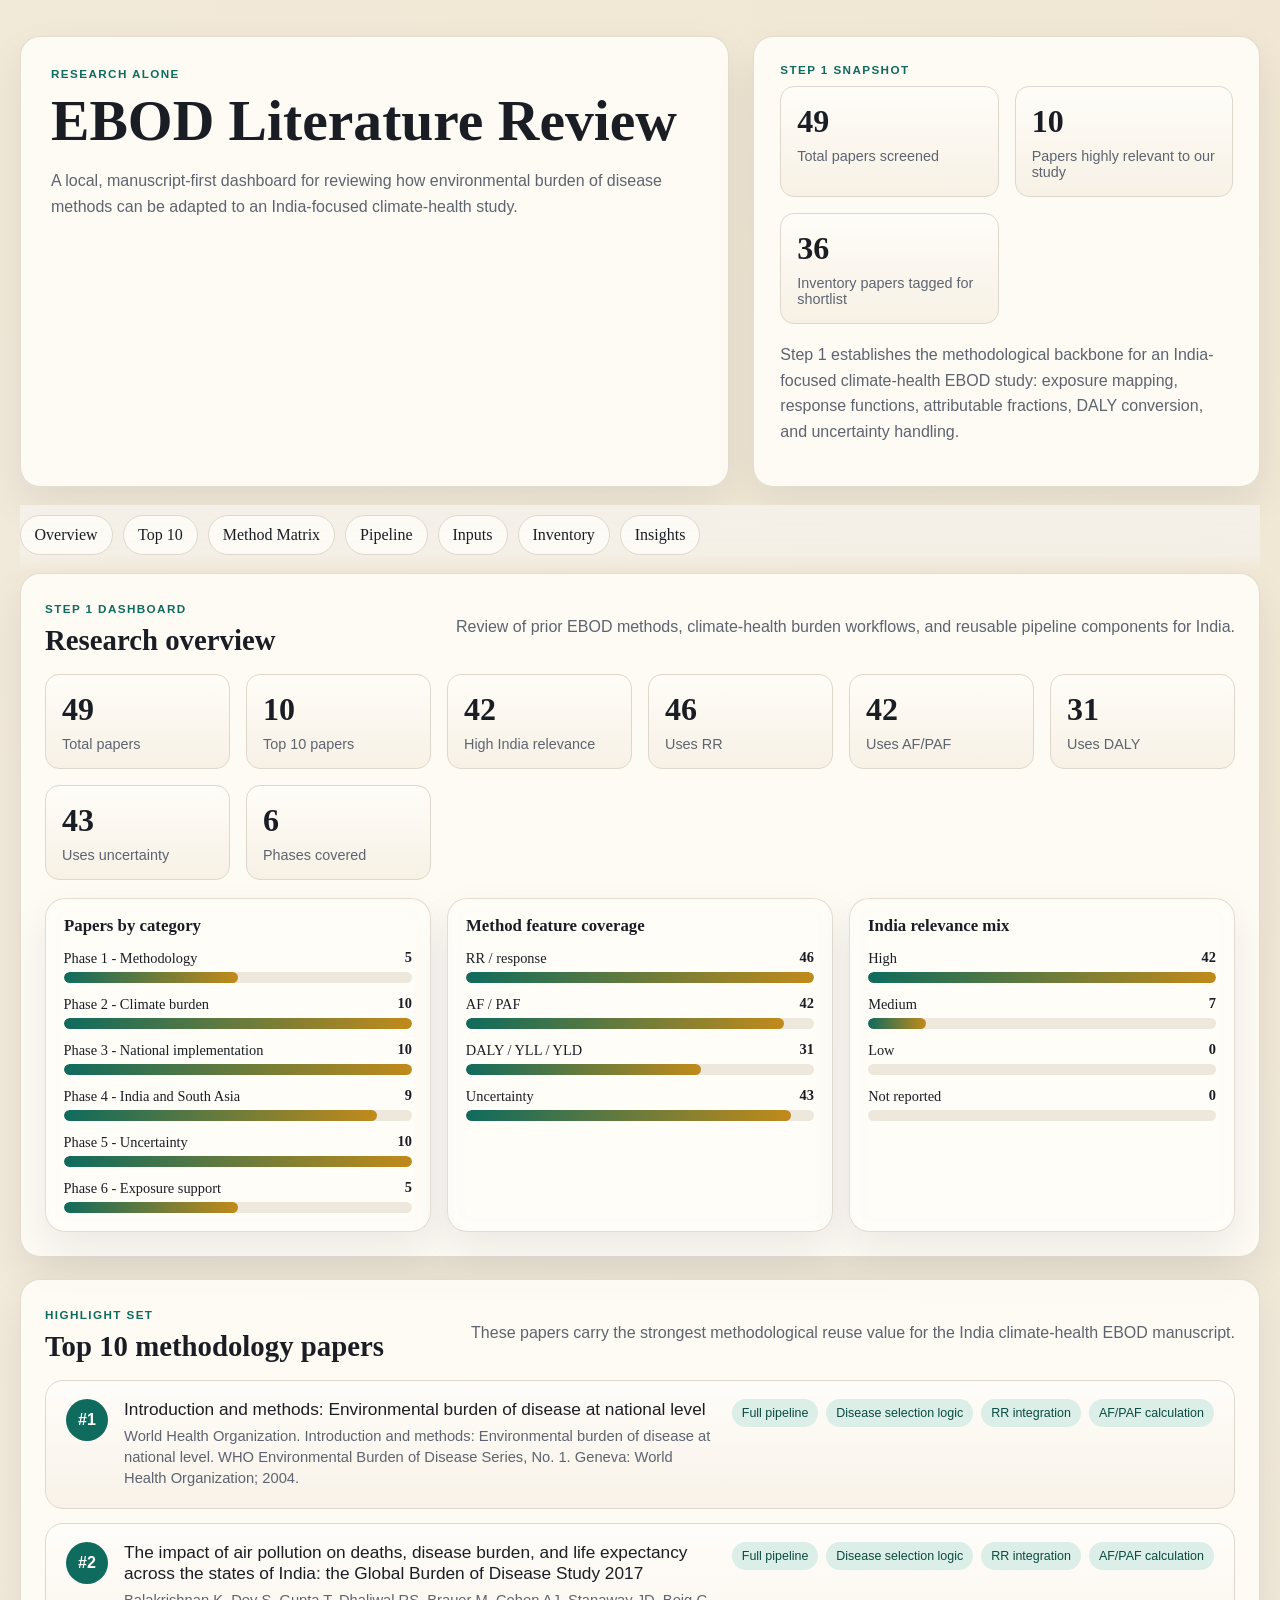
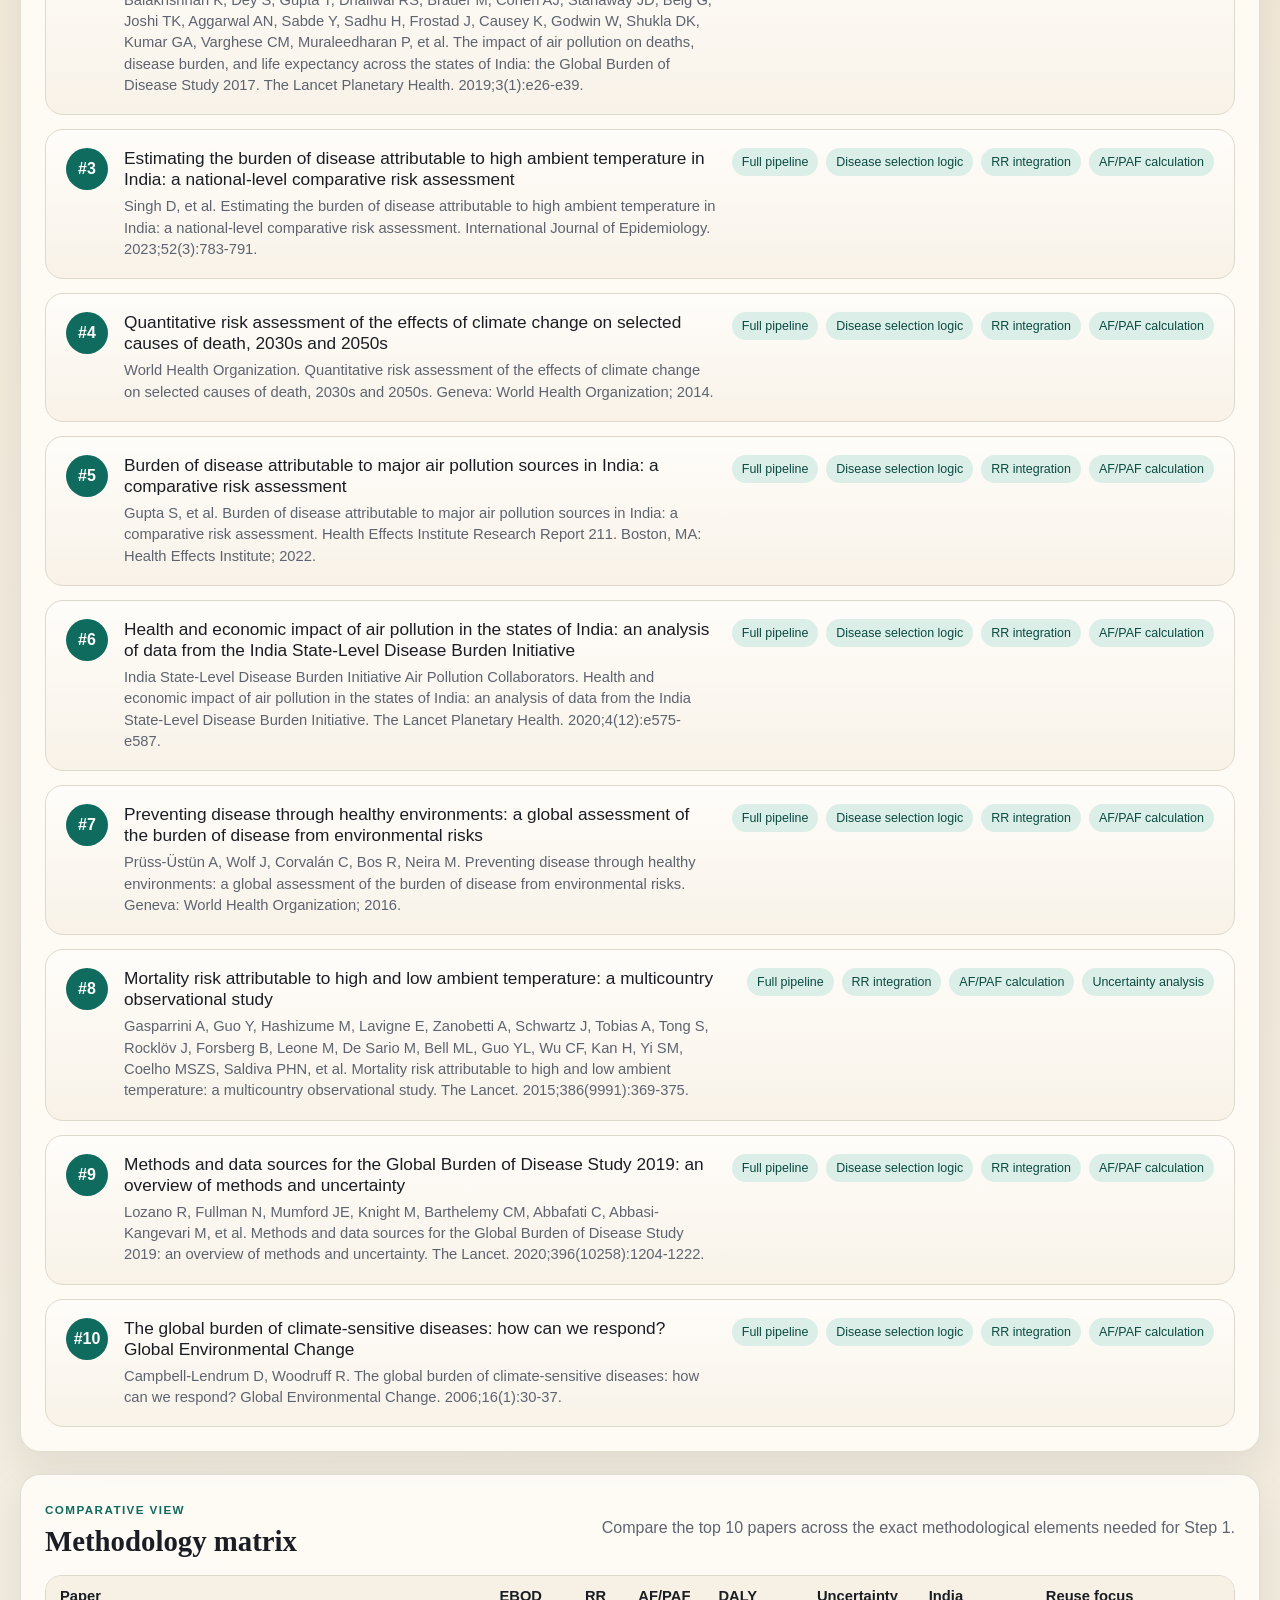
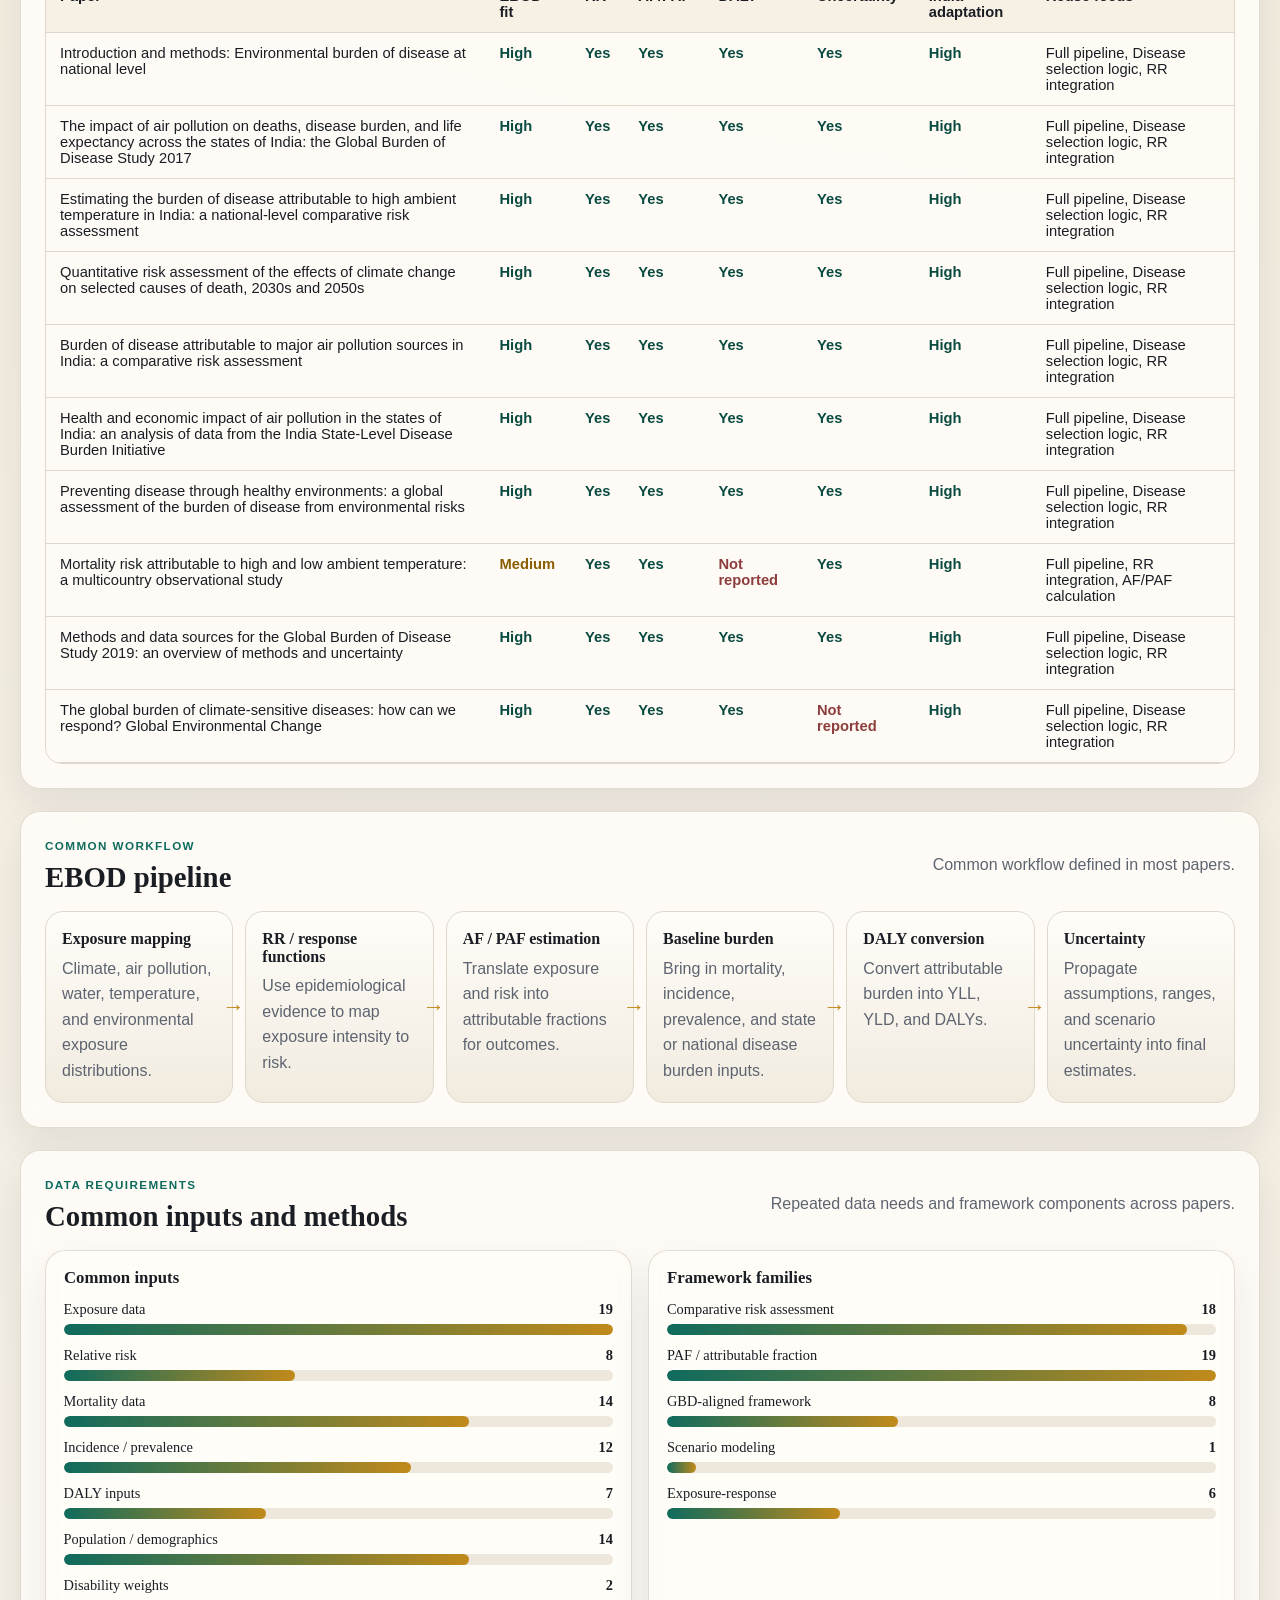
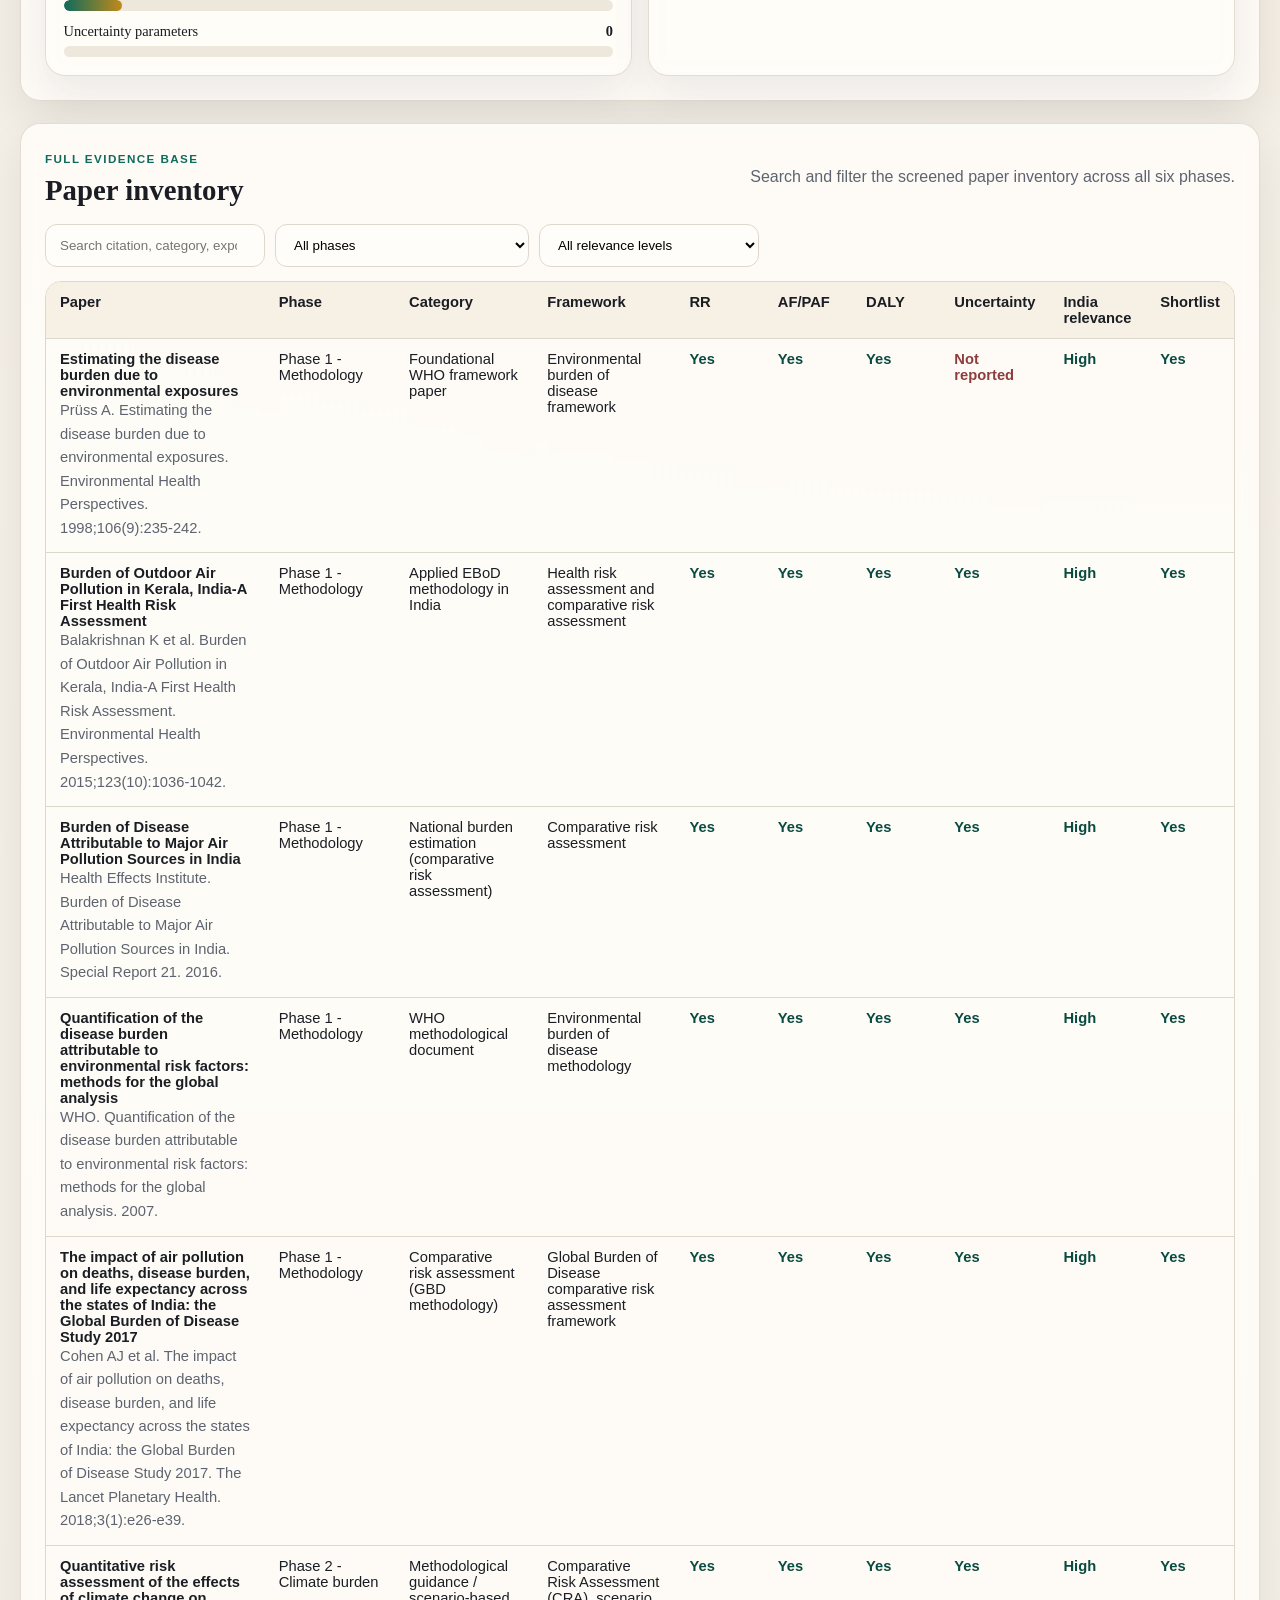
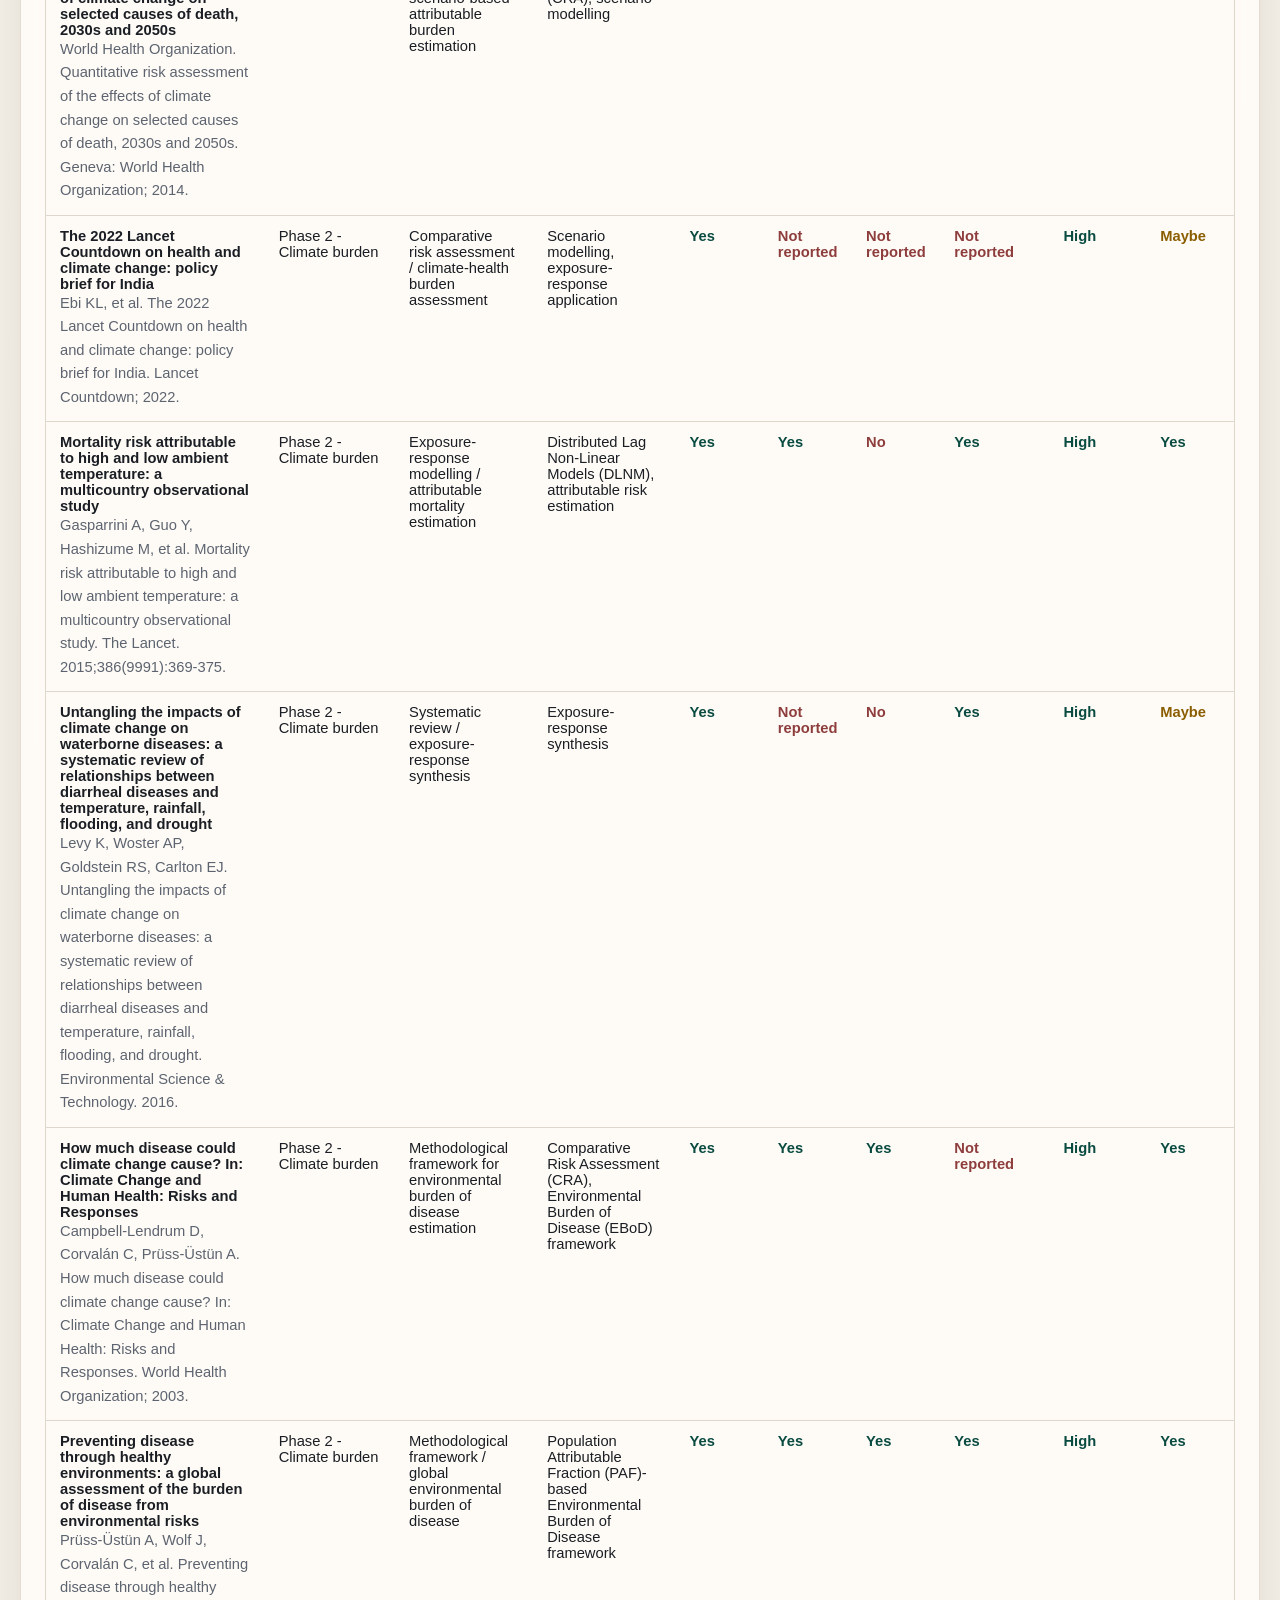
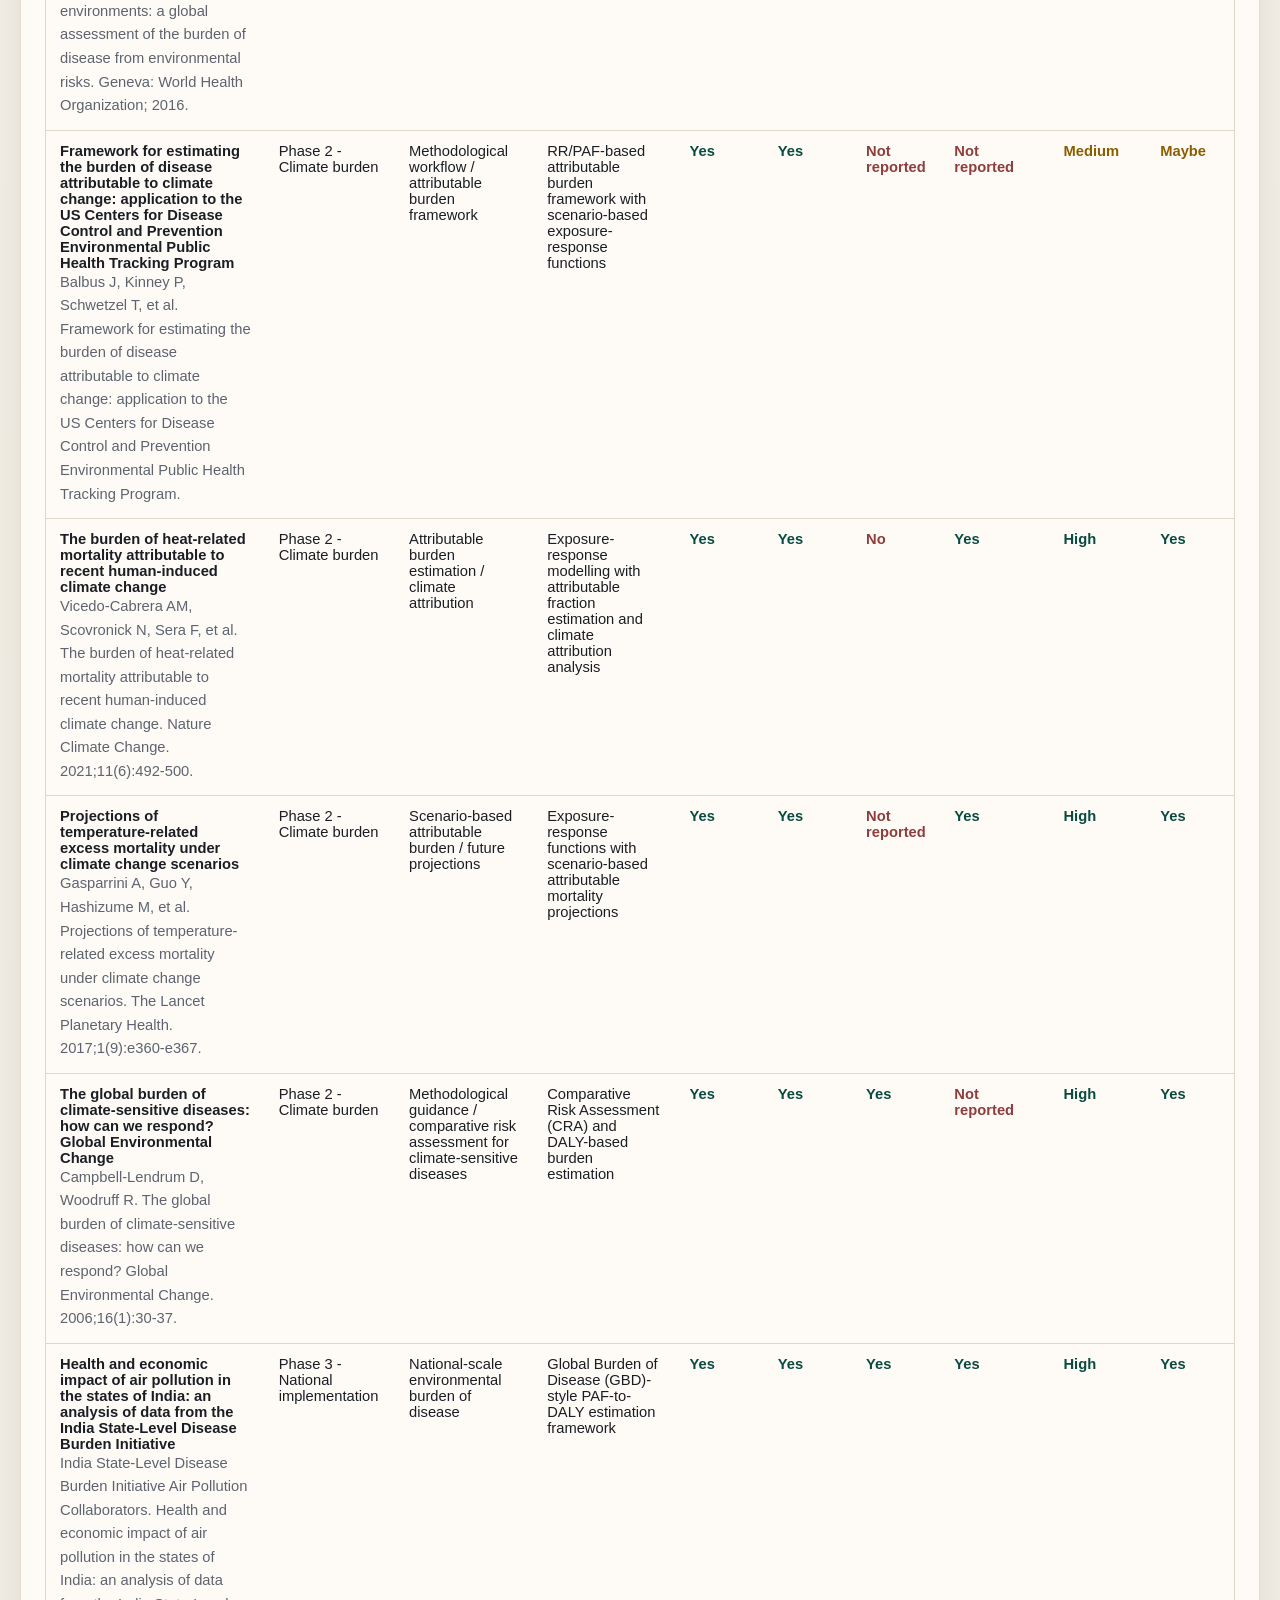
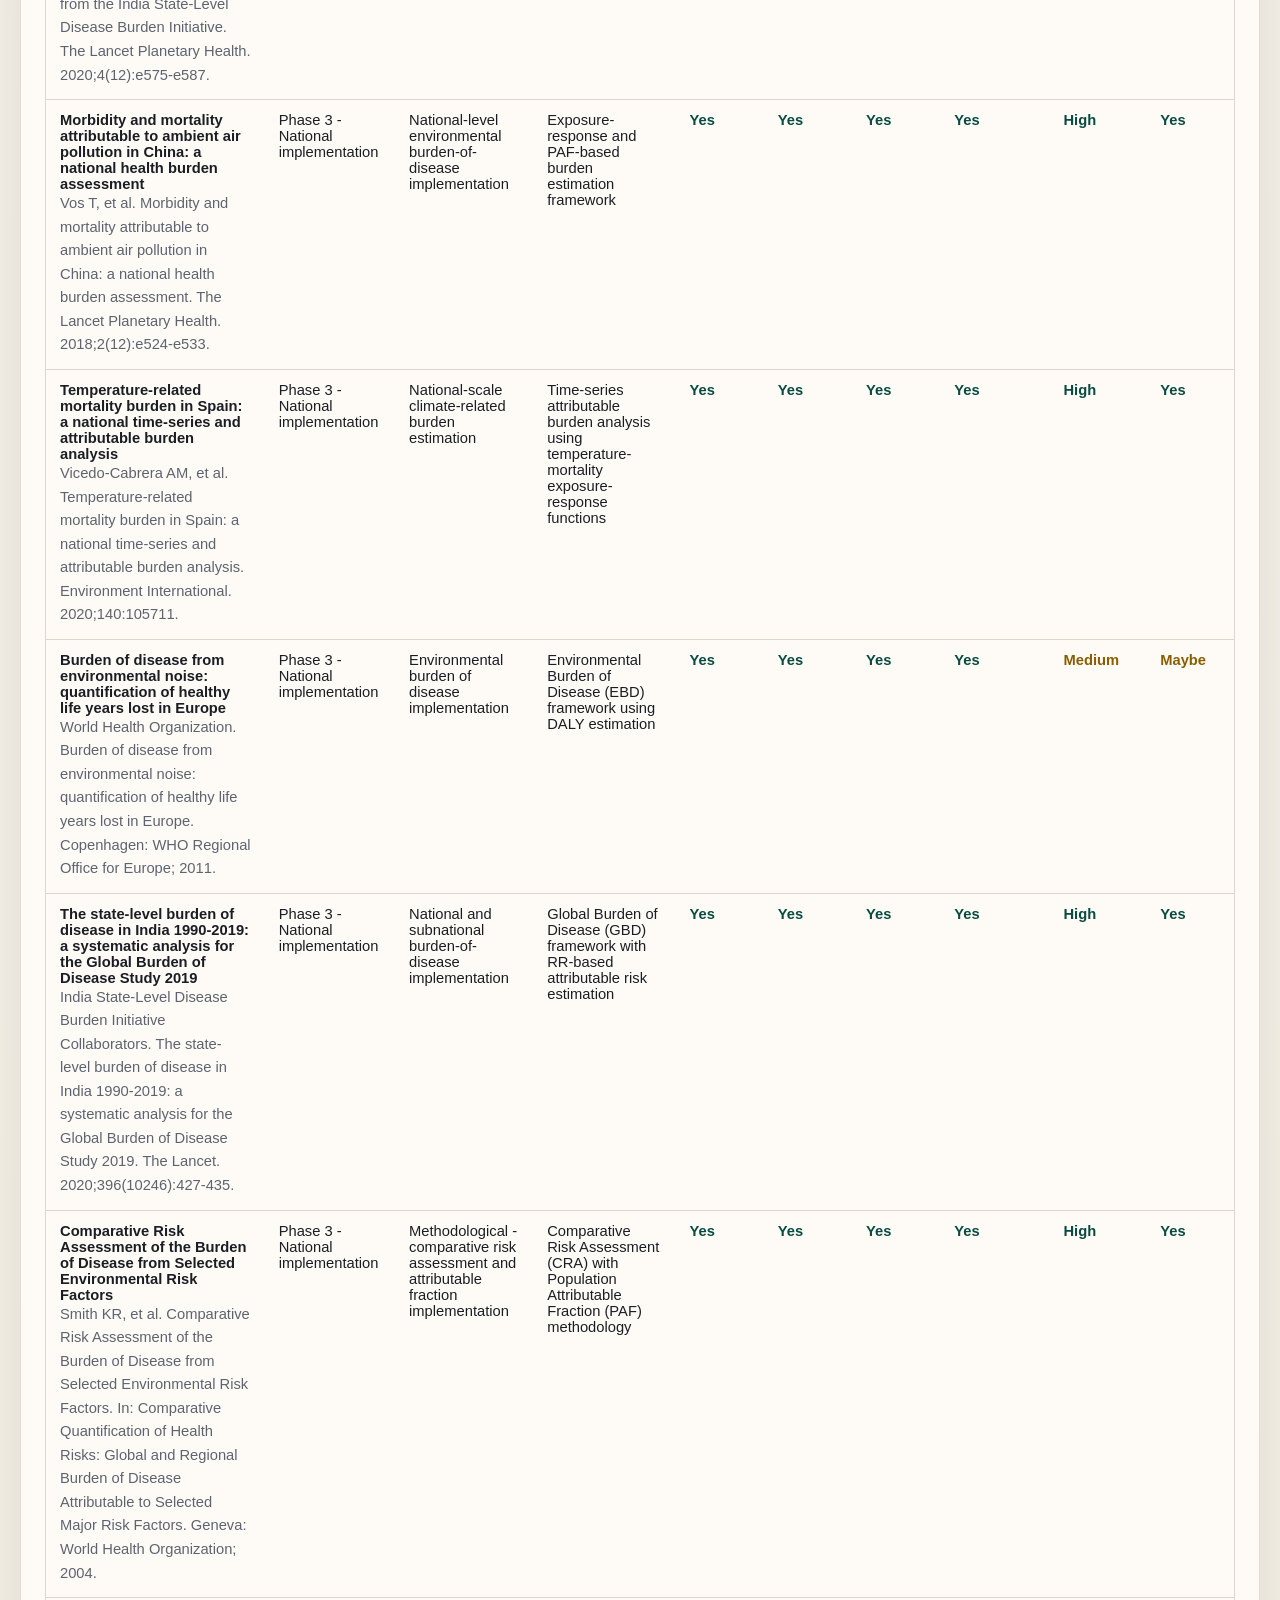
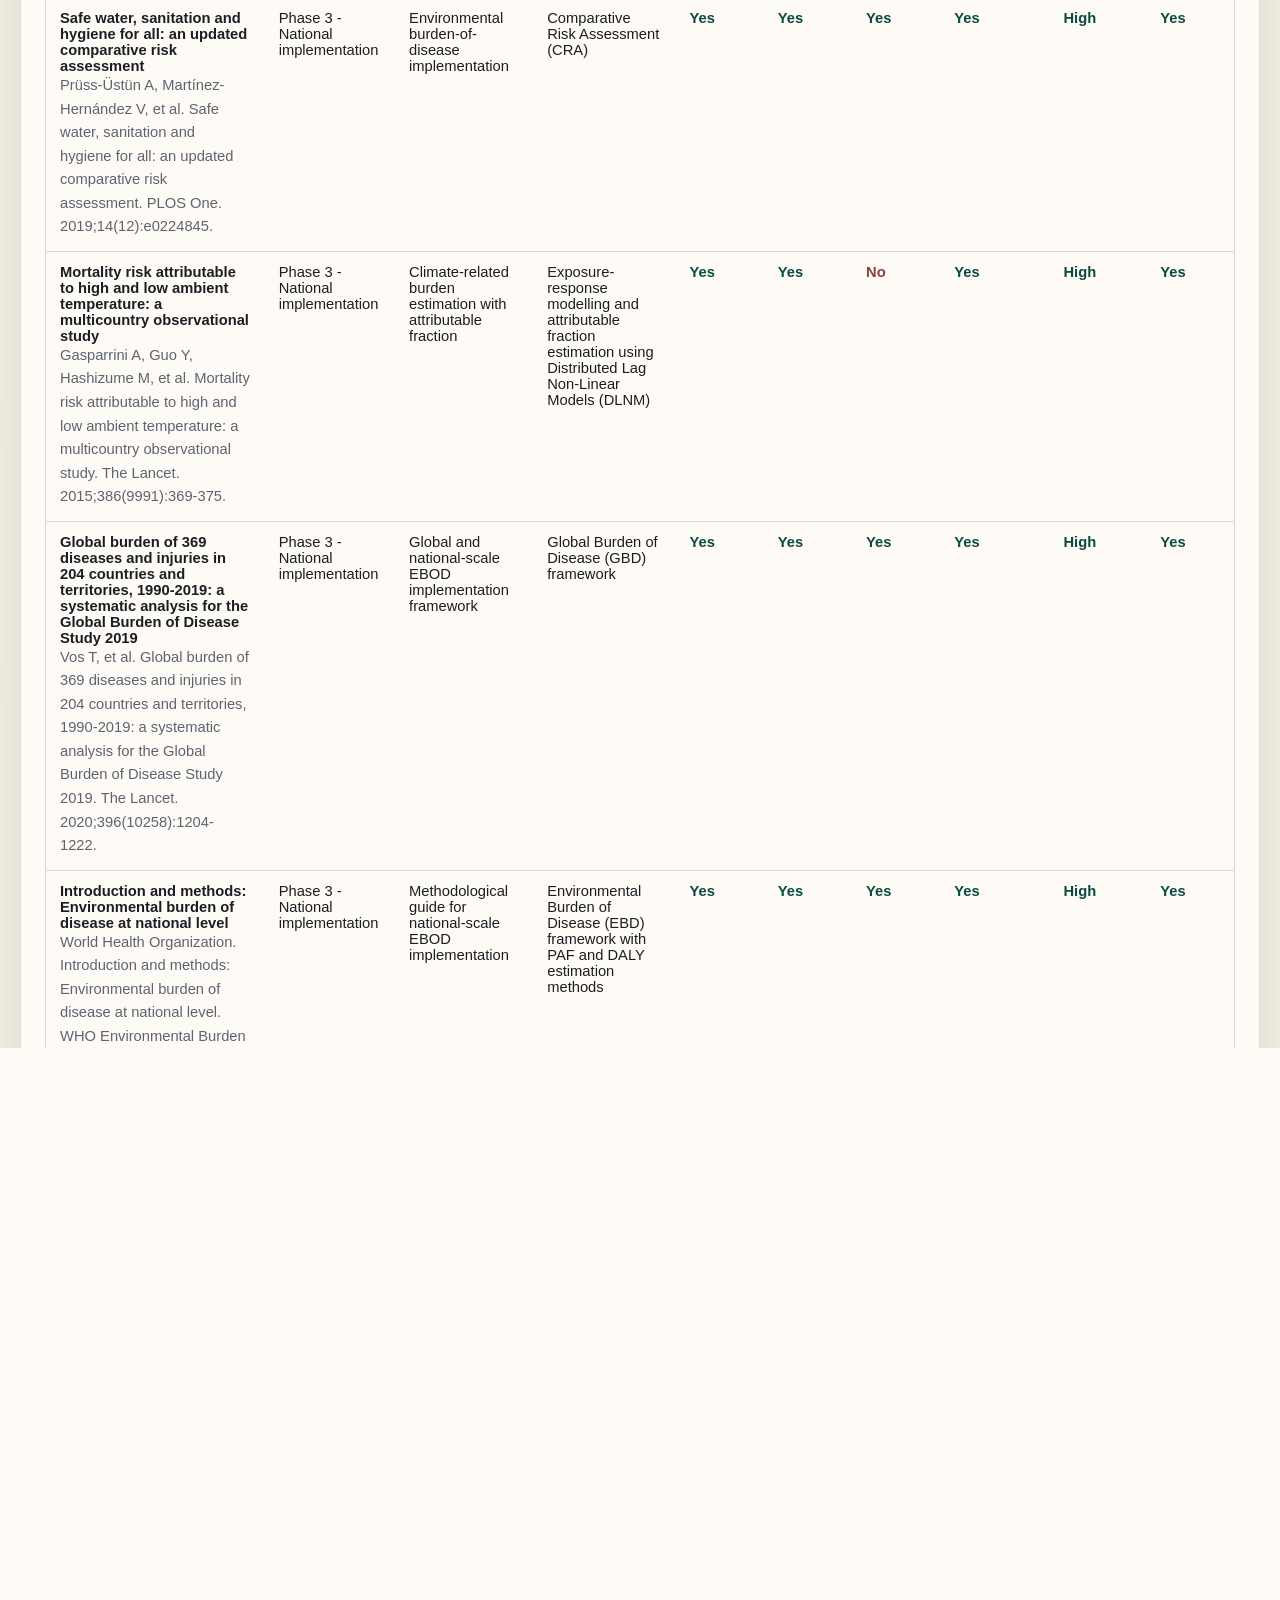
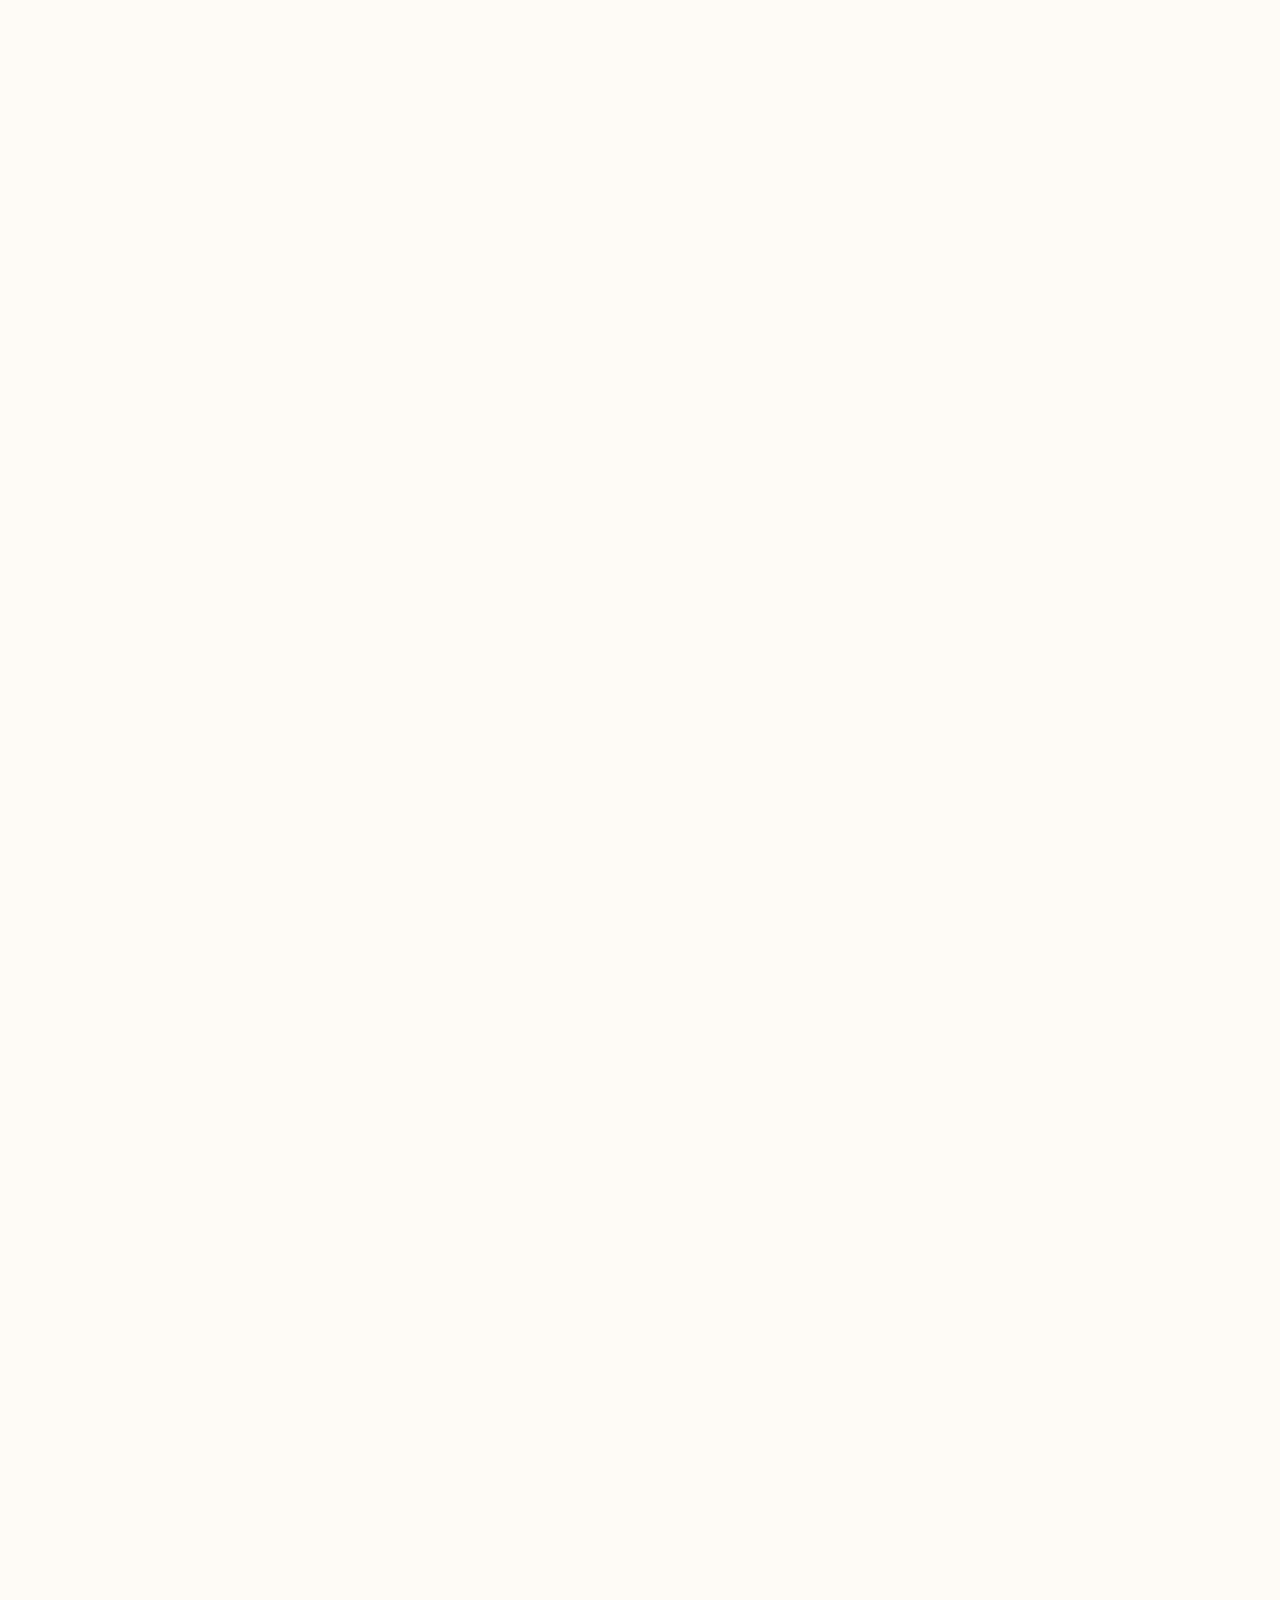
==== index.html @ 0eef5611 "Initial dashboard commit" ====
<!DOCTYPE html>
<html lang="en">
  <head>
    <meta charset="UTF-8" />
    <meta name="viewport" content="width=device-width, initial-scale=1.0" />
    <title>EBOD Literature Review</title>
    <link rel="stylesheet" href="styles.css" />
  </head>
  <body>
    <header class="hero">
      <div class="hero__copy">
        <p class="eyebrow">Research alone</p>
        <h1>EBOD Literature Review</h1>
        <p class="hero__text">
          A local, manuscript-first dashboard for reviewing how environmental
          burden of disease methods can be adapted to an India-focused
          climate-health study.
        </p>
      </div>
      <div class="hero__panel" id="hero-summary"></div>
    </header>

    <nav class="section-nav">
      <a href="#overview">Overview</a>
      <a href="#top10">Top 10</a>
      <a href="#matrix">Method Matrix</a>
      <a href="#pipeline">Pipeline</a>
      <a href="#inputs">Inputs</a>
      <a href="#inventory">Inventory</a>
      <a href="#insights">Insights</a>
    </nav>

    <main class="layout">
      <section id="overview" class="panel">
        <div class="section-head">
          <div>
            <p class="eyebrow">Step 1 dashboard</p>
            <h2>Research overview</h2>
          </div>
          <p class="section-note">
            Review of prior EBOD methods, climate-health burden workflows, and
            reusable pipeline components for India.
          </p>
        </div>
        <div id="kpis" class="kpi-grid"></div>
        <div class="chart-grid">
          <div class="chart-card">
            <h3>Papers by category</h3>
            <div id="category-chart" class="bar-chart"></div>
          </div>
          <div class="chart-card">
            <h3>Method feature coverage</h3>
            <div id="feature-chart" class="bar-chart"></div>
          </div>
          <div class="chart-card">
            <h3>India relevance mix</h3>
            <div id="relevance-chart" class="bar-chart"></div>
          </div>
        </div>
      </section>

      <section id="top10" class="panel">
        <div class="section-head">
          <div>
            <p class="eyebrow">Highlight set</p>
            <h2>Top 10 methodology papers</h2>
          </div>
          <p class="section-note">
            These papers carry the strongest methodological reuse value for the
            India climate-health EBOD manuscript.
          </p>
        </div>
        <div id="top10-list" class="top10-list"></div>
      </section>

      <section id="matrix" class="panel">
        <div class="section-head">
          <div>
            <p class="eyebrow">Comparative view</p>
            <h2>Methodology matrix</h2>
          </div>
          <p class="section-note">
            Compare the top 10 papers across the exact methodological elements
            needed for Step 1.
          </p>
        </div>
        <div class="table-wrap">
          <table id="matrix-table"></table>
        </div>
      </section>

      <section id="pipeline" class="panel">
        <div class="section-head">
          <div>
            <p class="eyebrow">Common workflow</p>
            <h2>EBOD pipeline</h2>
          </div>
          <p class="section-note">
            Common workflow defined in most papers.
          </p>
        </div>
        <div id="pipeline-flow" class="pipeline-flow"></div>
      </section>

      <section id="inputs" class="panel">
        <div class="section-head">
          <div>
            <p class="eyebrow">Data requirements</p>
            <h2>Common inputs and methods</h2>
          </div>
          <p class="section-note">
            Repeated data needs and framework components across papers.
          </p>
        </div>
        <div class="chart-grid">
          <div class="chart-card">
            <h3>Common inputs</h3>
            <div id="inputs-chart" class="bar-chart"></div>
          </div>
          <div class="chart-card">
            <h3>Framework families</h3>
            <div id="framework-chart" class="bar-chart"></div>
          </div>
        </div>
      </section>

      <section id="inventory" class="panel">
        <div class="section-head">
          <div>
            <p class="eyebrow">Full evidence base</p>
            <h2>Paper inventory</h2>
          </div>
          <p class="section-note">
            Search and filter the screened paper inventory across all six
            phases.
          </p>
        </div>
        <div class="toolbar">
          <input id="search-input" type="search" placeholder="Search citation, category, exposure, outcome..." />
          <select id="phase-filter"></select>
          <select id="relevance-filter"></select>
        </div>
        <div class="table-wrap">
          <table id="inventory-table"></table>
        </div>
      </section>

      <section id="insights" class="panel">
        <div class="section-head">
          <div>
            <p class="eyebrow">Synthesis</p>
            <h2>Insights from literature review</h2>
          </div>
          <p class="section-note">
            High-signal conclusions ready to show today and carry forward into
            manuscript writing.
          </p>
        </div>
        <div id="insight-cards" class="insight-grid"></div>
      </section>
    </main>

    <script src="data.js"></script>
    <script src="app.js"></script>
  </body>
</html>
---- styles.css ----
:root {
  --bg: #f4f1ea;
  --panel: #fbf8f3;
  --panel-strong: #fffdf9;
  --ink: #1a1e24;
  --muted: #5d6470;
  --line: #ded7cb;
  --accent: #0f6b5d;
  --accent-soft: #dbeee8;
  --accent-strong: #0a4b41;
  --gold: #c18a1b;
  --shadow: 0 18px 40px rgba(20, 26, 34, 0.08);
  --radius: 20px;
  --radius-sm: 14px;
}

* {
  box-sizing: border-box;
}

html {
  scroll-behavior: smooth;
}

body {
  margin: 0;
  background:
    radial-gradient(circle at top right, rgba(193, 138, 27, 0.11), transparent 28%),
    linear-gradient(180deg, #f6f2ea 0%, #efe9de 100%);
  color: var(--ink);
  font-family: Georgia, "Times New Roman", serif;
}

a {
  color: var(--accent-strong);
}

.hero,
.layout,
.section-nav {
  width: min(1280px, calc(100vw - 40px));
  margin: 0 auto;
}

.hero {
  display: grid;
  grid-template-columns: 1.4fr 1fr;
  gap: 24px;
  padding: 36px 0 18px;
}

.hero__copy,
.hero__panel,
.panel,
.chart-card {
  background: rgba(255, 253, 249, 0.88);
  border: 1px solid rgba(222, 215, 203, 0.85);
  border-radius: var(--radius);
  box-shadow: var(--shadow);
  backdrop-filter: blur(10px);
}

.hero__copy {
  padding: 30px;
}

.hero__panel {
  padding: 26px;
}

.eyebrow {
  margin: 0 0 10px;
  color: var(--accent);
  text-transform: uppercase;
  letter-spacing: 0.12em;
  font-family: "Segoe UI", Arial, sans-serif;
  font-size: 0.73rem;
  font-weight: 700;
}

h1,
h2,
h3 {
  margin: 0;
  font-weight: 700;
  line-height: 1.08;
}

h1 {
  font-size: clamp(2.2rem, 4.5vw, 4rem);
}

h2 {
  font-size: 1.8rem;
}

h3 {
  font-size: 1.05rem;
}

.hero__text,
.section-note,
.kpi__label,
.paper-meta,
.small-note,
.toolbar input,
.toolbar select,
table,
details,
button {
  font-family: "Segoe UI", Arial, sans-serif;
}

.hero__text,
.section-note,
.small-note {
  color: var(--muted);
  line-height: 1.6;
}

.section-nav {
  display: flex;
  gap: 10px;
  flex-wrap: wrap;
  position: sticky;
  top: 0;
  z-index: 30;
  padding: 10px 0 18px;
  background: linear-gradient(180deg, rgba(244, 241, 234, 0.95) 0%, rgba(244, 241, 234, 0.78) 72%, rgba(244, 241, 234, 0) 100%);
}

.section-nav a {
  text-decoration: none;
  color: var(--ink);
  padding: 10px 14px;
  border-radius: 999px;
  border: 1px solid var(--line);
  background: rgba(255, 253, 249, 0.8);
}

.layout {
  display: grid;
  gap: 22px;
  padding-bottom: 40px;
}

.panel {
  padding: 24px;
}

.section-head {
  display: flex;
  justify-content: space-between;
  gap: 20px;
  align-items: end;
  margin-bottom: 18px;
}

.kpi-grid,
.chart-grid,
.reuse-grid,
.insight-grid {
  display: grid;
  gap: 16px;
}

.kpi-grid {
  grid-template-columns: repeat(auto-fit, minmax(160px, 1fr));
  margin-bottom: 18px;
}

.kpi {
  background: linear-gradient(180deg, var(--panel-strong), #f7f1e5);
  border: 1px solid var(--line);
  border-radius: var(--radius-sm);
  padding: 16px;
}

.kpi__value {
  font-size: 2rem;
  font-weight: 700;
  margin-bottom: 8px;
}

.kpi__label {
  color: var(--muted);
  font-size: 0.9rem;
}

.chart-grid {
  grid-template-columns: repeat(auto-fit, minmax(280px, 1fr));
}

.chart-card {
  padding: 18px;
}

.bar-chart {
  display: grid;
  gap: 12px;
  margin-top: 14px;
}

.bar-row {
  display: grid;
  gap: 6px;
}

.bar-label {
  display: flex;
  justify-content: space-between;
  gap: 12px;
  font-size: 0.9rem;
}

.bar-track {
  background: #ede7dc;
  border-radius: 999px;
  overflow: hidden;
  height: 11px;
}

.bar-fill {
  height: 100%;
  background: linear-gradient(90deg, var(--accent), var(--gold));
  border-radius: inherit;
}

.top10-list {
  display: grid;
  gap: 14px;
}

.paper-card {
  border: 1px solid var(--line);
  border-radius: 18px;
  background: linear-gradient(180deg, #fffdfa, #f8f2e8);
  overflow: hidden;
}

.paper-card summary {
  list-style: none;
  cursor: pointer;
  padding: 18px 20px;
}

.paper-card summary::-webkit-details-marker {
  display: none;
}

.paper-card[open] summary {
  border-bottom: 1px solid var(--line);
}

.paper-summary {
  display: grid;
  grid-template-columns: auto 1fr auto;
  gap: 16px;
  align-items: start;
}

.rank-badge {
  width: 42px;
  height: 42px;
  display: grid;
  place-items: center;
  border-radius: 50%;
  background: var(--accent);
  color: white;
  font-family: "Segoe UI", Arial, sans-serif;
  font-weight: 700;
}

.paper-title {
  font-size: 1.08rem;
  margin-bottom: 6px;
}

.paper-meta {
  color: var(--muted);
  font-size: 0.92rem;
  line-height: 1.45;
}

.tag-row {
  display: flex;
  gap: 8px;
  flex-wrap: wrap;
  justify-content: end;
}

.tag {
  padding: 7px 10px;
  border-radius: 999px;
  font-family: "Segoe UI", Arial, sans-serif;
  font-size: 0.78rem;
  background: var(--accent-soft);
  color: var(--accent-strong);
}

.paper-body {
  padding: 18px 20px 22px;
  display: grid;
  gap: 18px;
}

.paper-grid {
  display: grid;
  grid-template-columns: repeat(auto-fit, minmax(220px, 1fr));
  gap: 14px;
}

.paper-box {
  padding: 14px;
  border: 1px solid var(--line);
  border-radius: 14px;
  background: rgba(255, 255, 255, 0.55);
}

.paper-box h4 {
  margin: 0 0 8px;
  font-family: "Segoe UI", Arial, sans-serif;
  font-size: 0.88rem;
  color: var(--muted);
  text-transform: uppercase;
  letter-spacing: 0.06em;
}

.table-wrap {
  overflow: auto;
  border: 1px solid var(--line);
  border-radius: 16px;
}

table {
  width: 100%;
  border-collapse: collapse;
  min-width: 980px;
  font-size: 0.92rem;
}

th,
td {
  border-bottom: 1px solid var(--line);
  padding: 12px 14px;
  text-align: left;
  vertical-align: top;
}

th {
  background: #f7f0e4;
  font-weight: 700;
  position: sticky;
  top: 0;
  z-index: 1;
}

.yes {
  color: var(--accent-strong);
  font-weight: 700;
}

.maybe {
  color: #8a5d00;
  font-weight: 700;
}

.no {
  color: #8e3d3d;
  font-weight: 700;
}

.pipeline-flow {
  display: grid;
  grid-template-columns: repeat(auto-fit, minmax(160px, 1fr));
  gap: 12px;
}

.pipeline-step {
  padding: 18px 16px;
  border-radius: 18px;
  border: 1px solid var(--line);
  background: linear-gradient(180deg, #fffdf9, #f1ebdf);
  position: relative;
}

.pipeline-step::after {
  content: "→";
  position: absolute;
  right: -12px;
  top: 50%;
  transform: translateY(-50%);
  color: var(--gold);
  font-size: 1.4rem;
}

.pipeline-step:last-child::after {
  display: none;
}

.pipeline-step h3 {
  font-size: 1rem;
  margin-bottom: 8px;
}

.reuse-grid {
  grid-template-columns: repeat(auto-fit, minmax(220px, 1fr));
}

.reuse-card,
.insight-card {
  border: 1px solid var(--line);
  background: linear-gradient(180deg, #fffdfa, #f6efe4);
  border-radius: 18px;
  padding: 18px;
}

.reuse-count {
  font-size: 2rem;
  margin: 10px 0 6px;
}

.toolbar {
  display: flex;
  gap: 10px;
  flex-wrap: wrap;
  margin-bottom: 14px;
}

.toolbar input,
.toolbar select {
  padding: 12px 14px;
  border-radius: 12px;
  border: 1px solid var(--line);
  background: #fffdfa;
  min-width: 220px;
}

.insight-grid {
  grid-template-columns: repeat(auto-fit, minmax(240px, 1fr));
}

@media (max-width: 920px) {
  .hero {
    grid-template-columns: 1fr;
  }

  .section-head {
    flex-direction: column;
    align-items: start;
  }

  .paper-summary {
    grid-template-columns: auto 1fr;
  }

  .tag-row {
    grid-column: span 2;
    justify-content: start;
  }
}
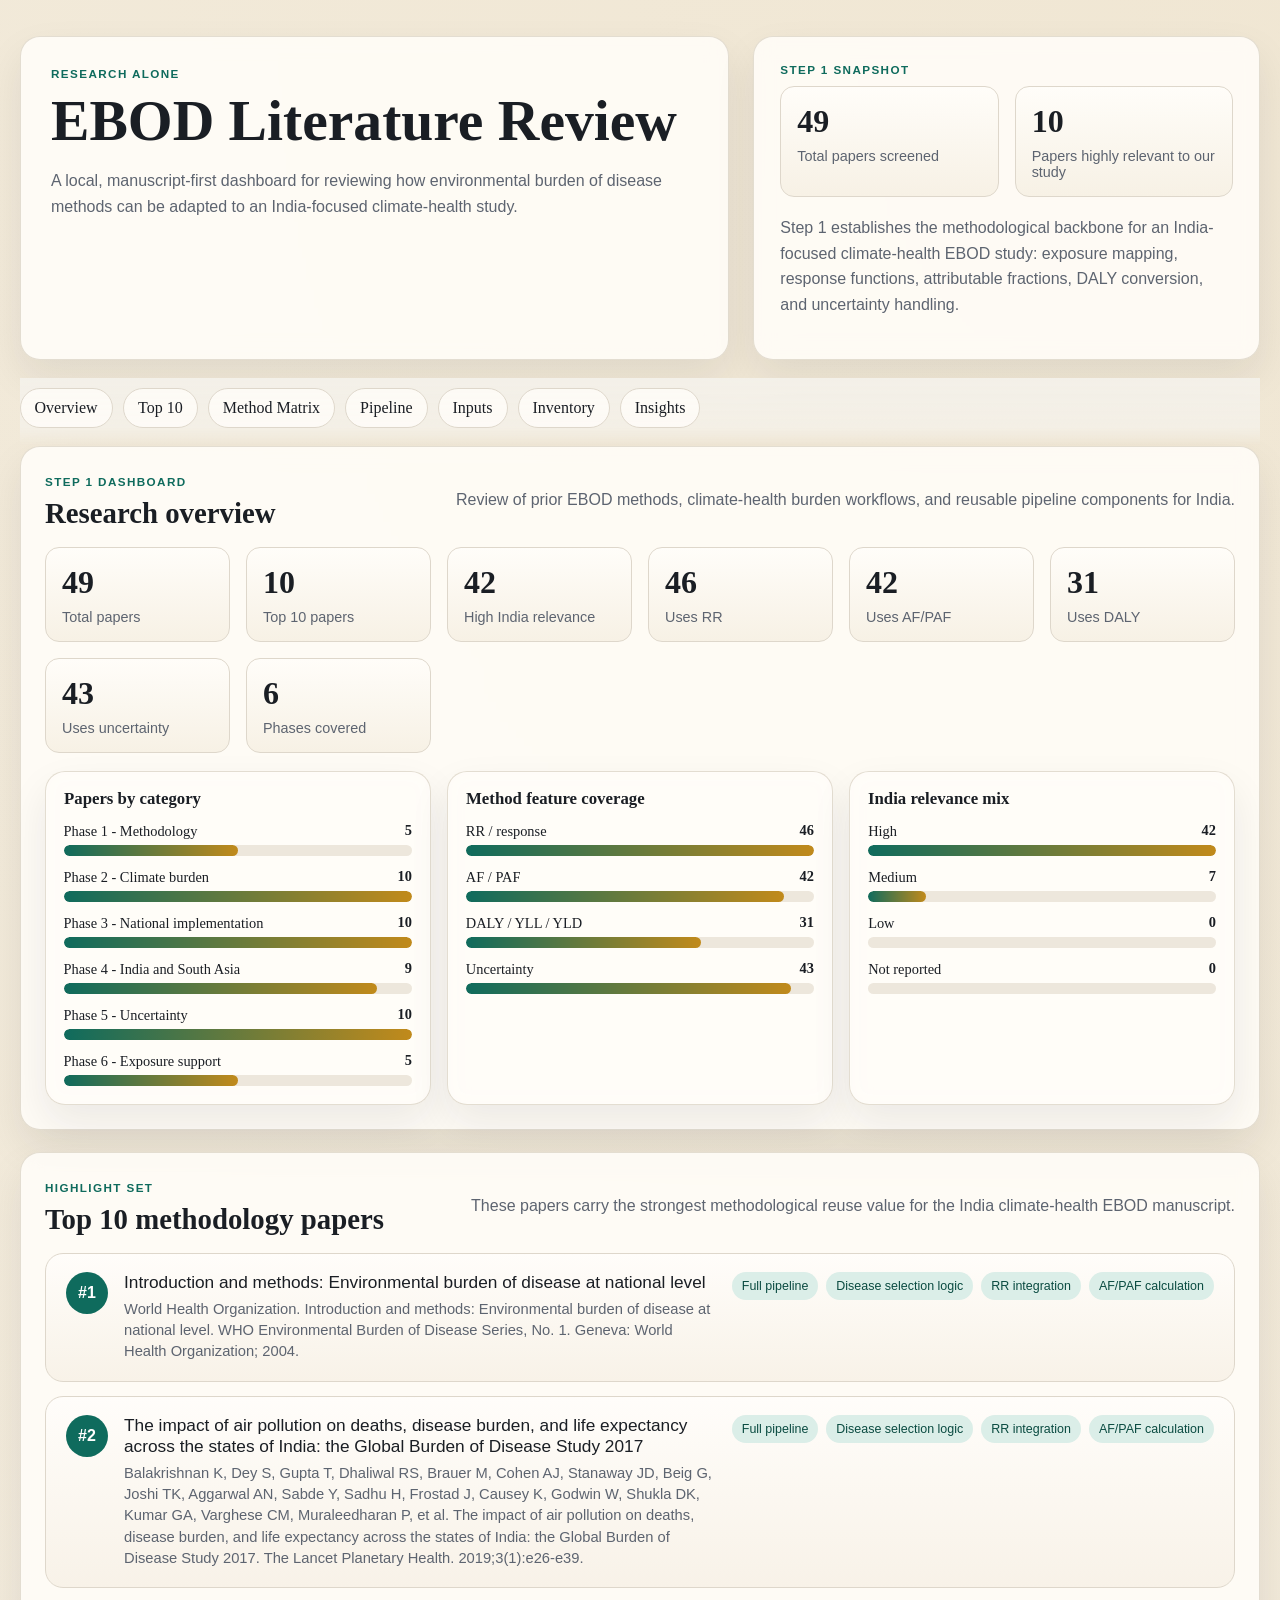
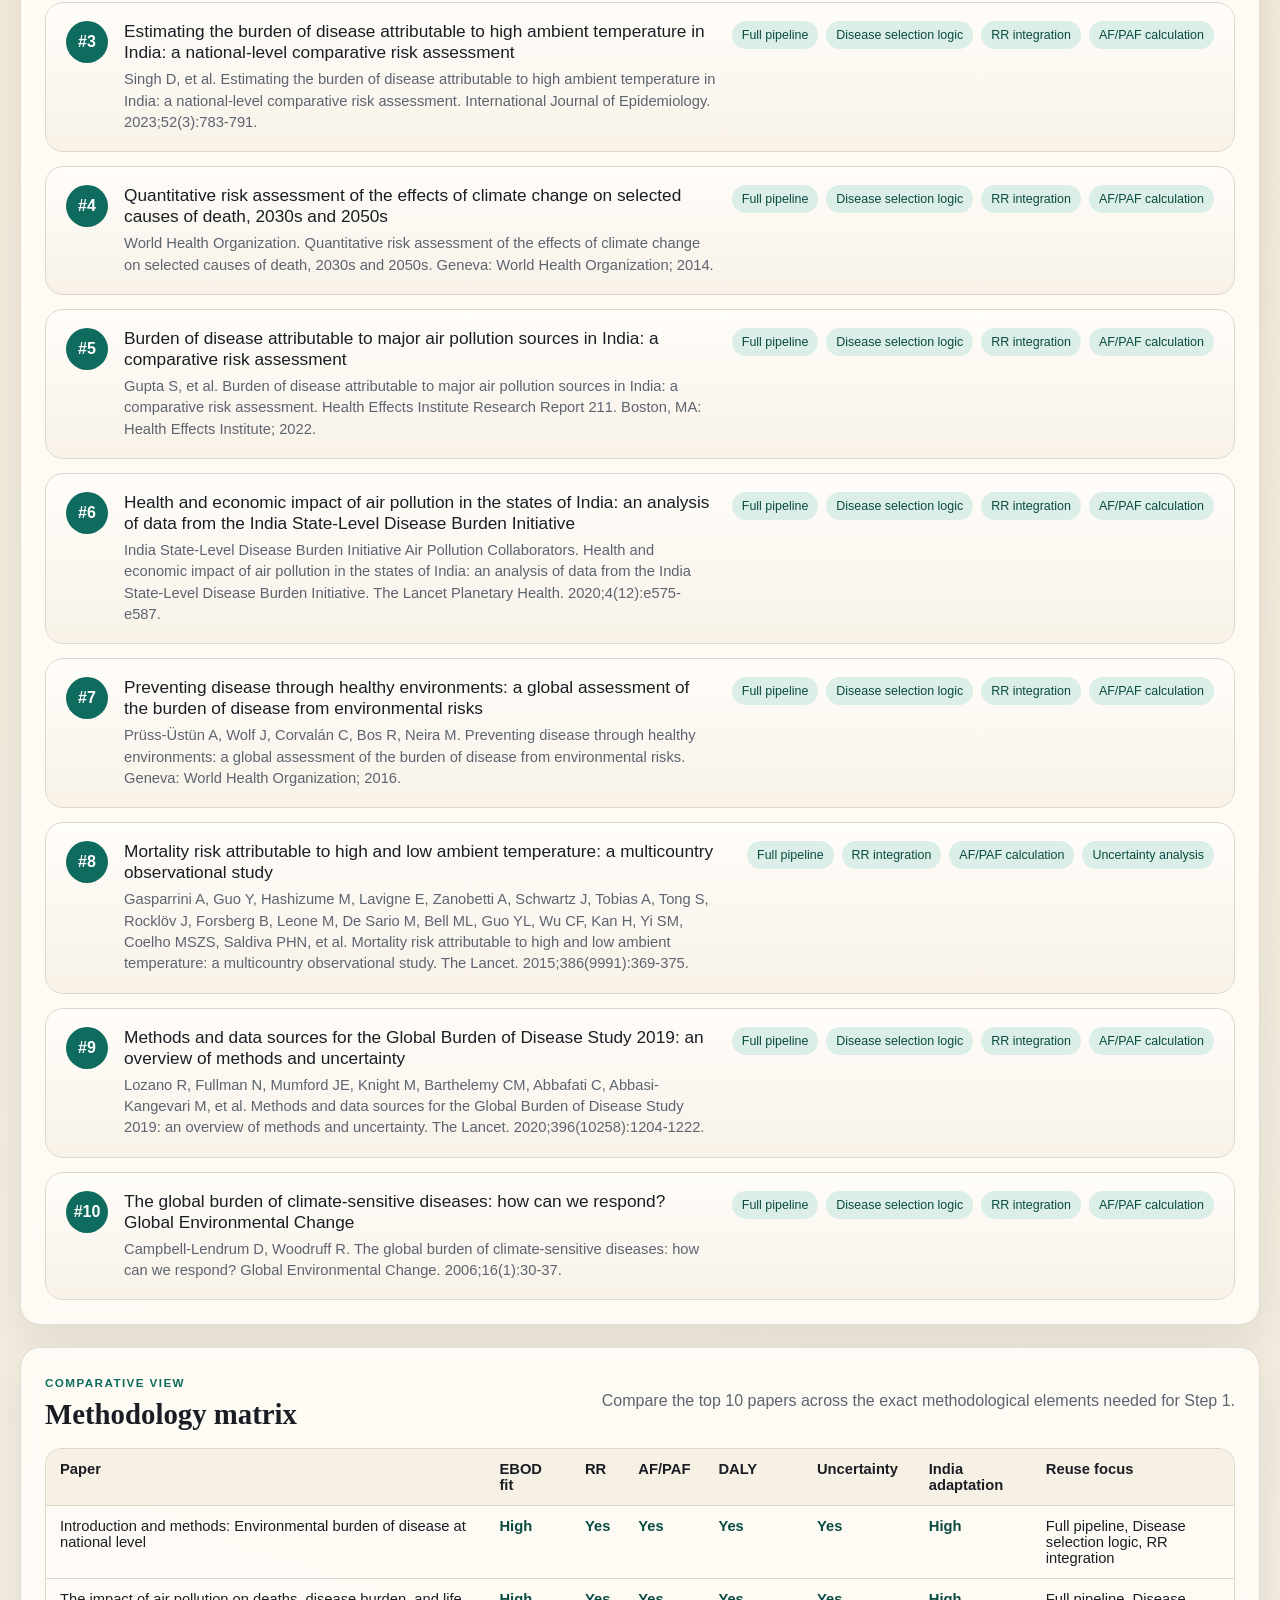
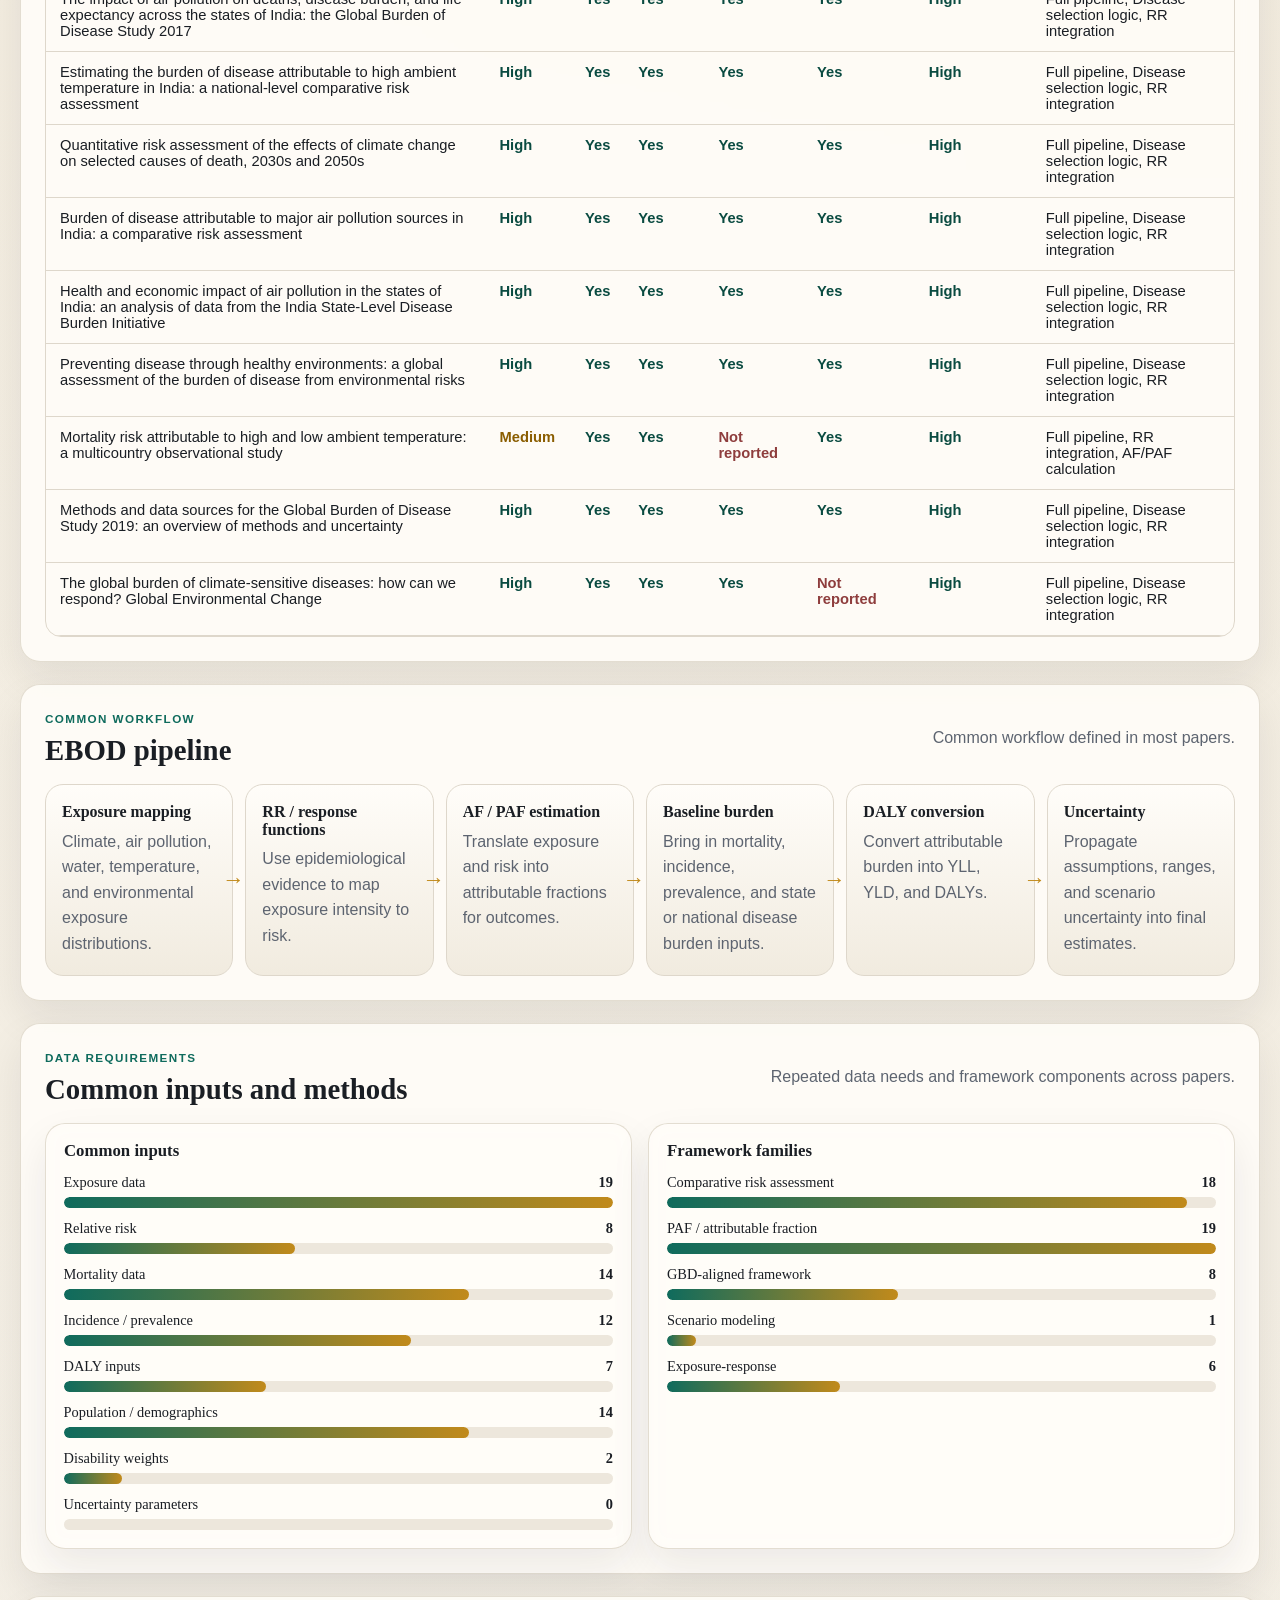
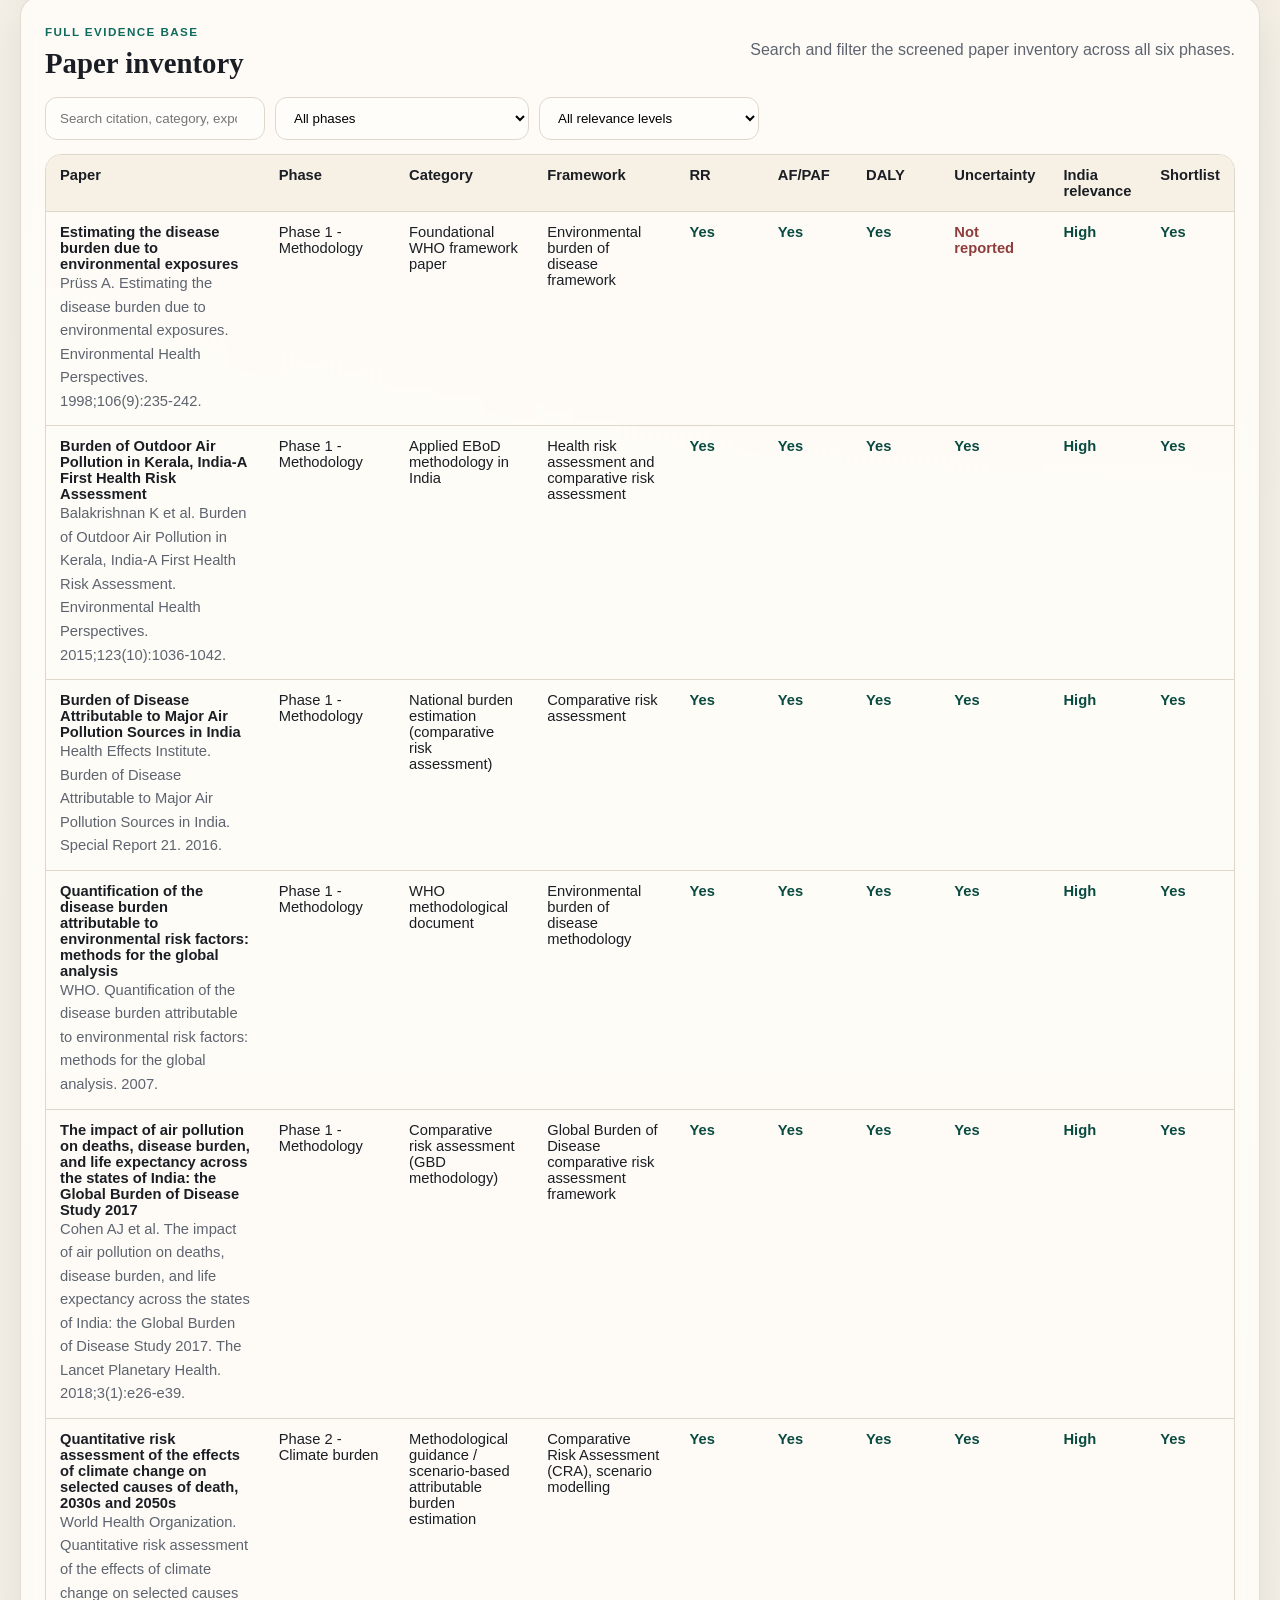
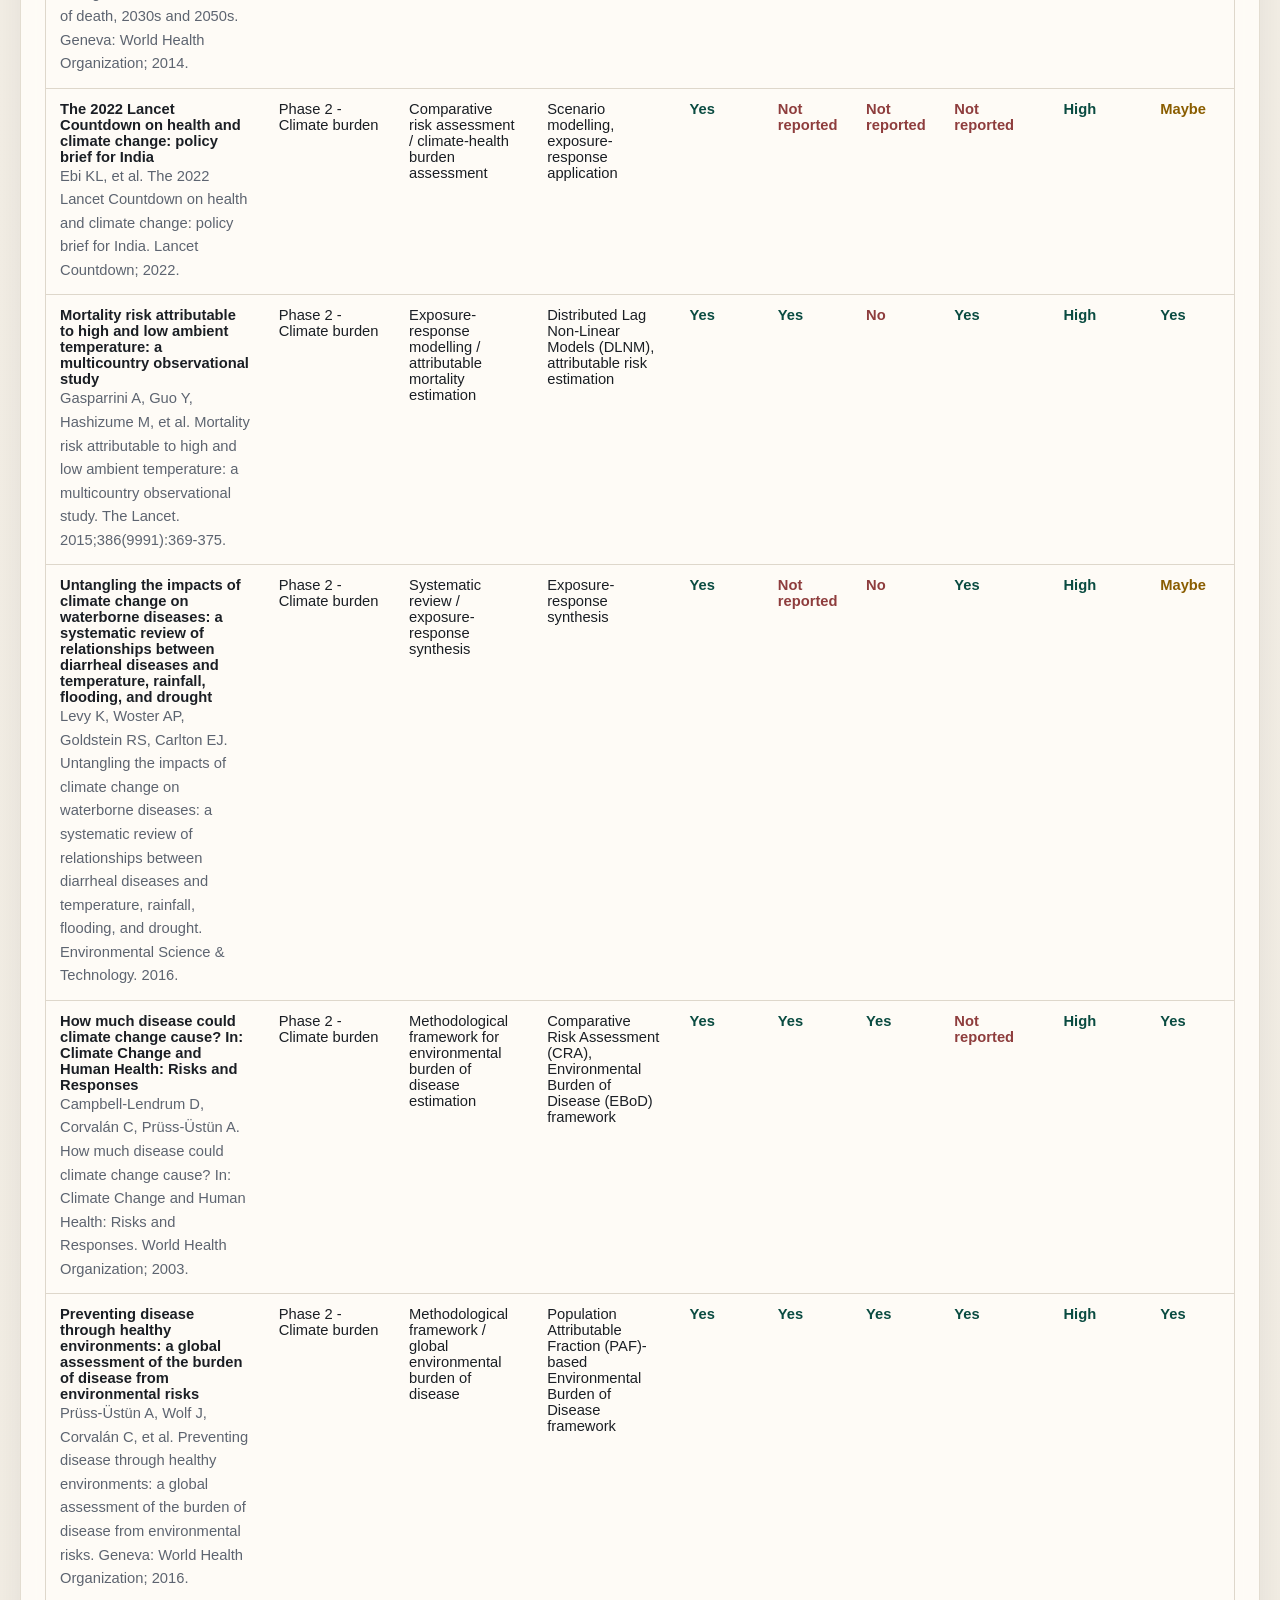
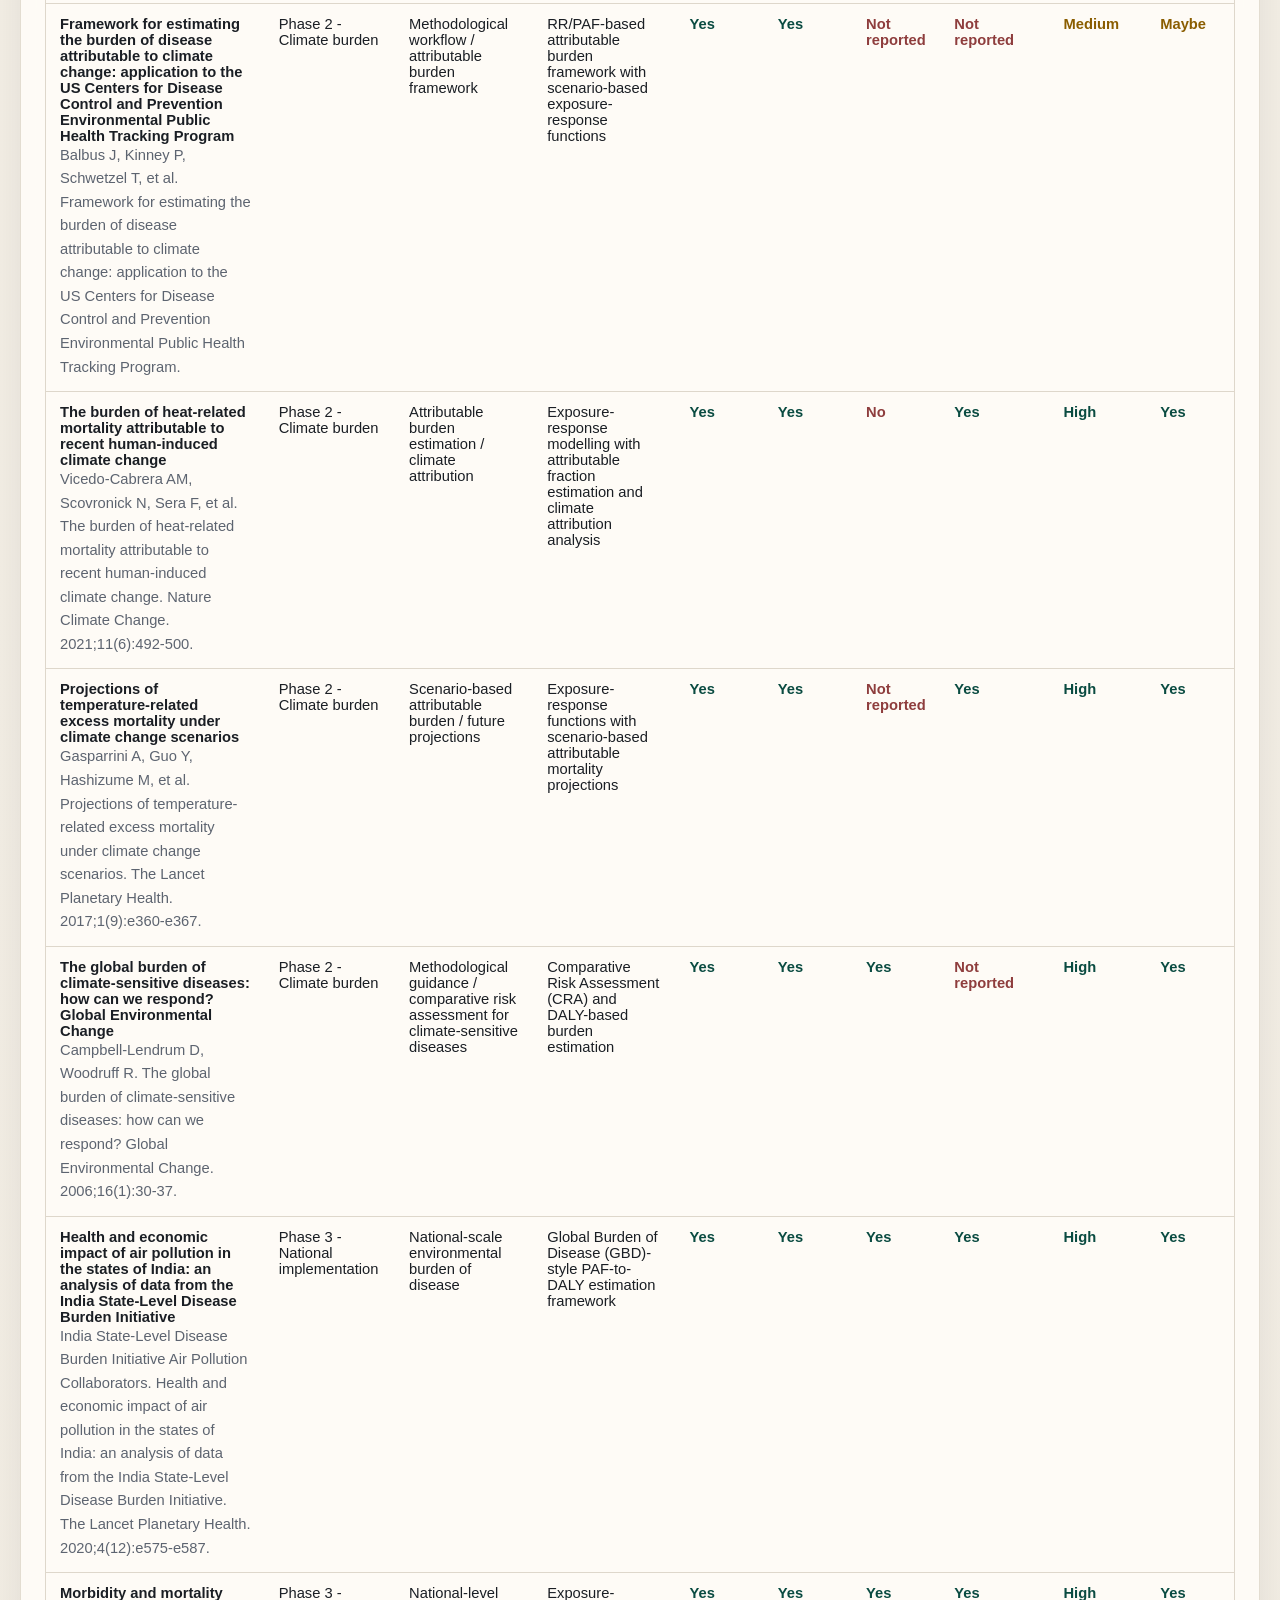
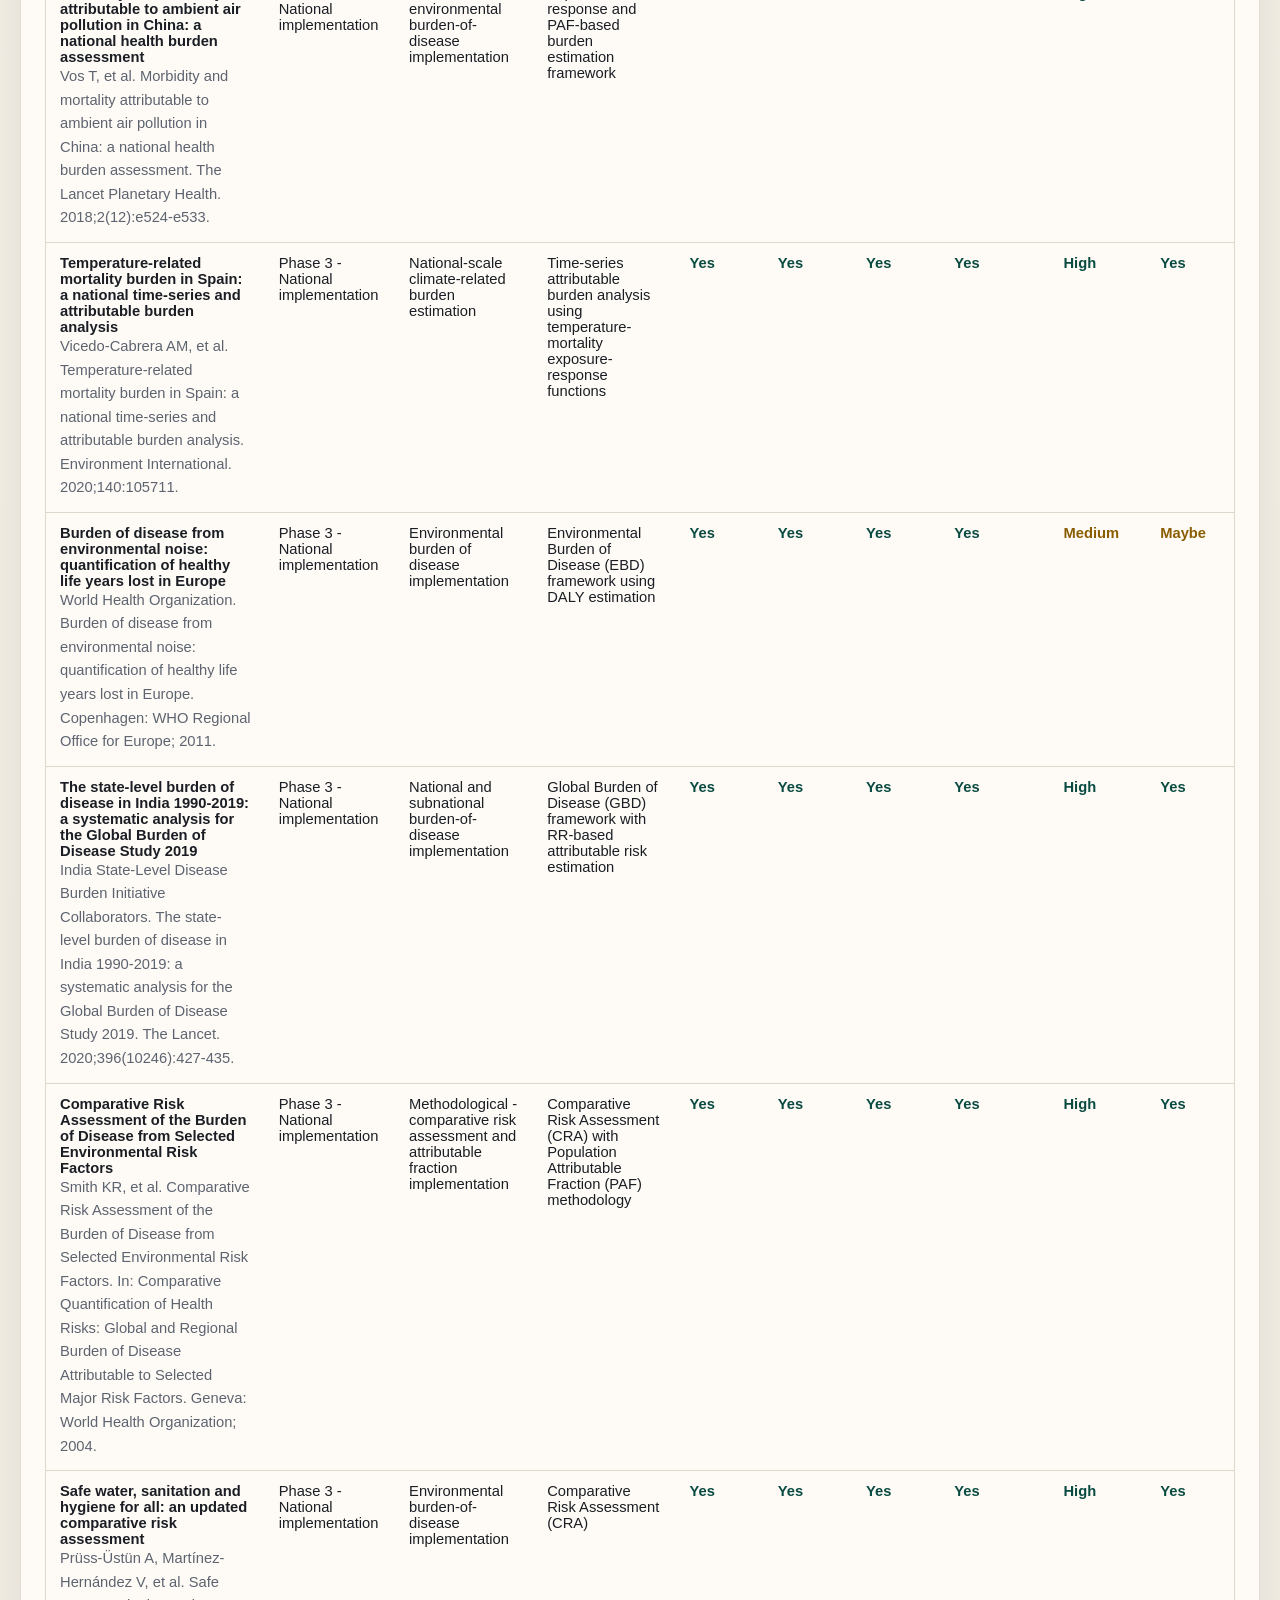
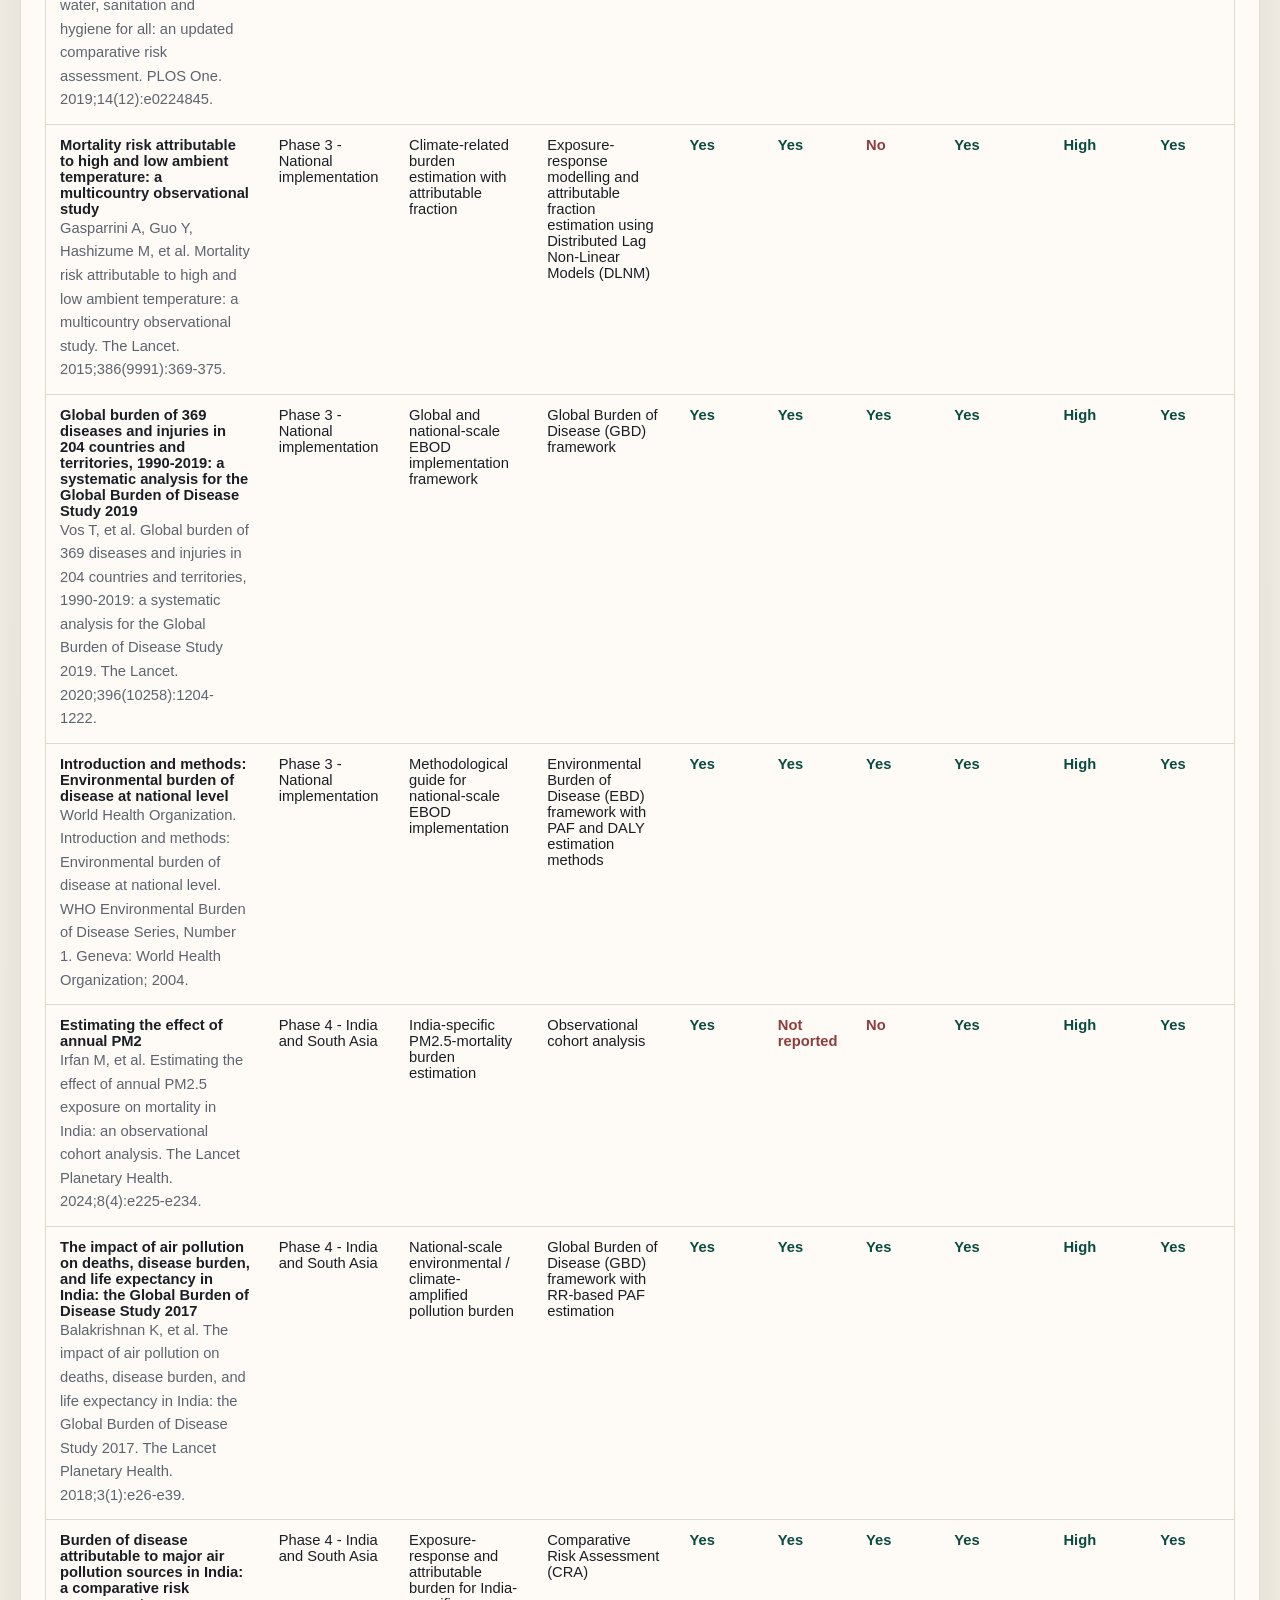
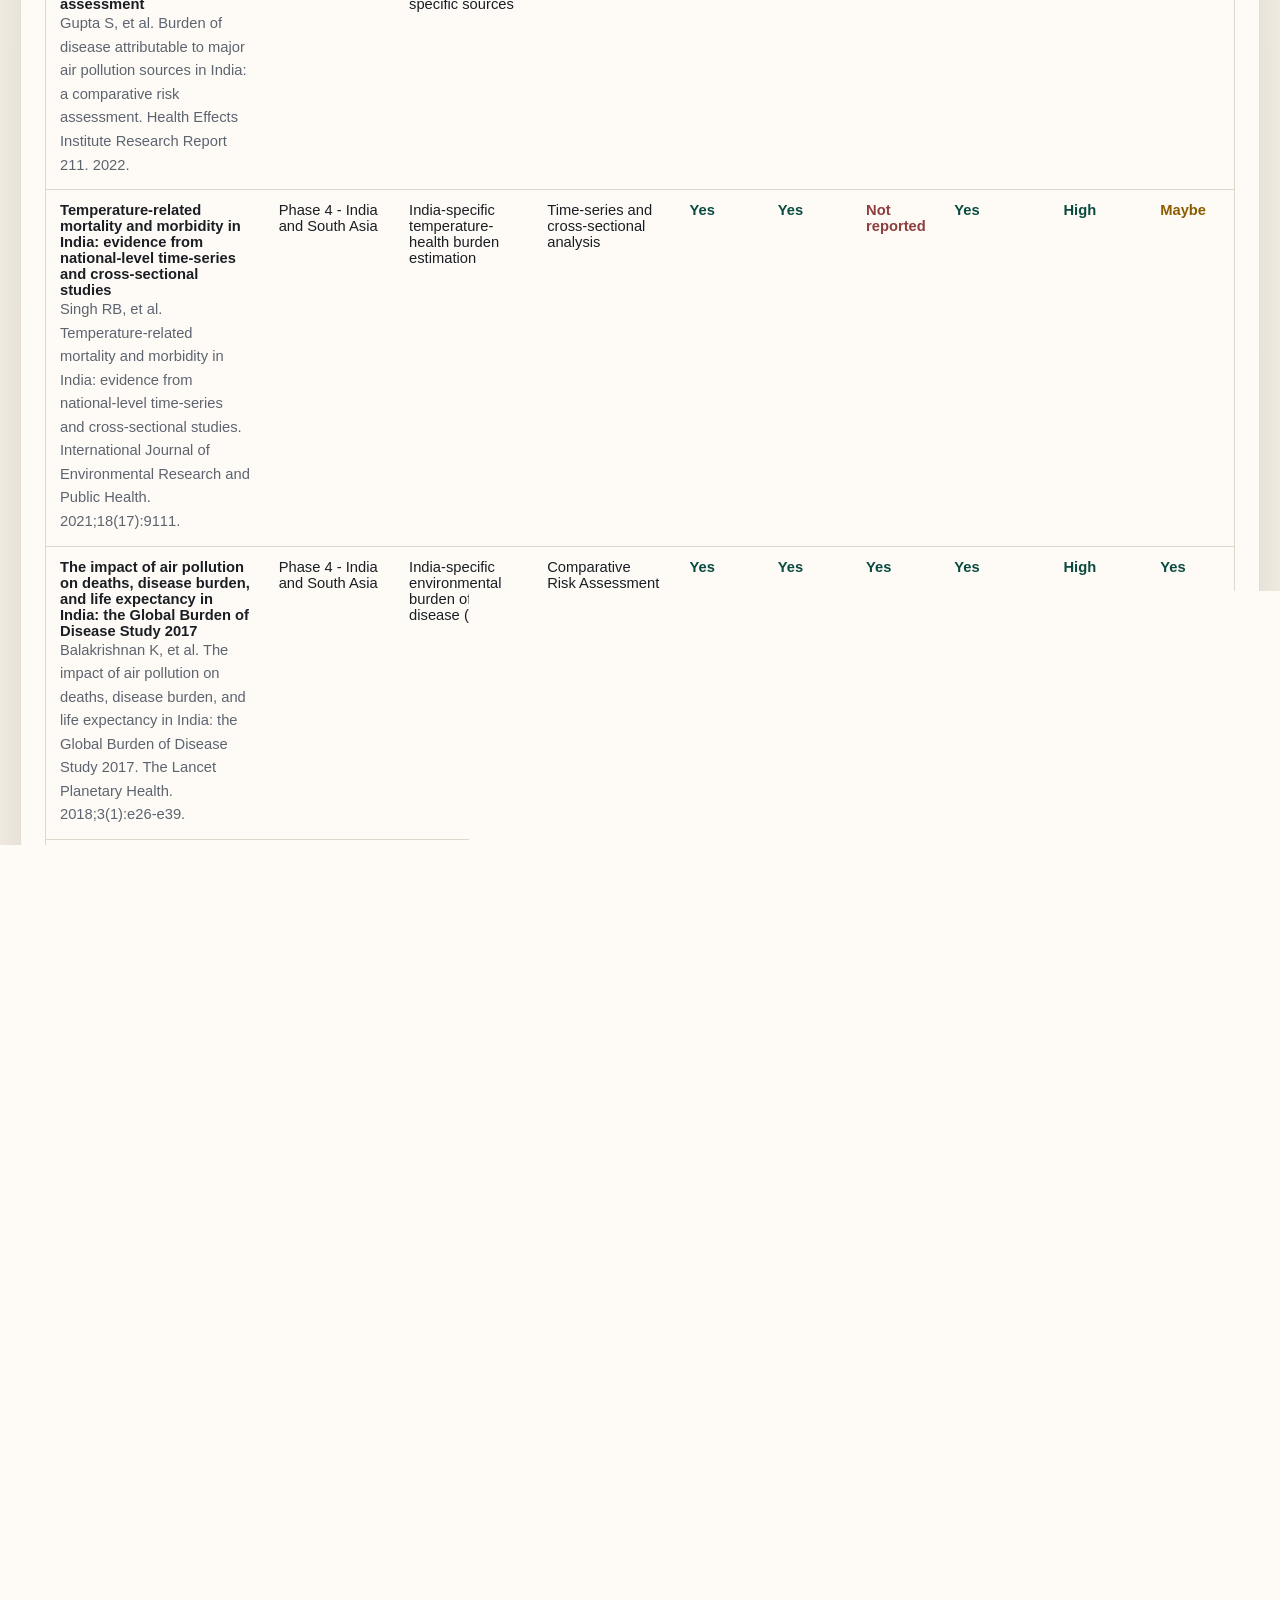
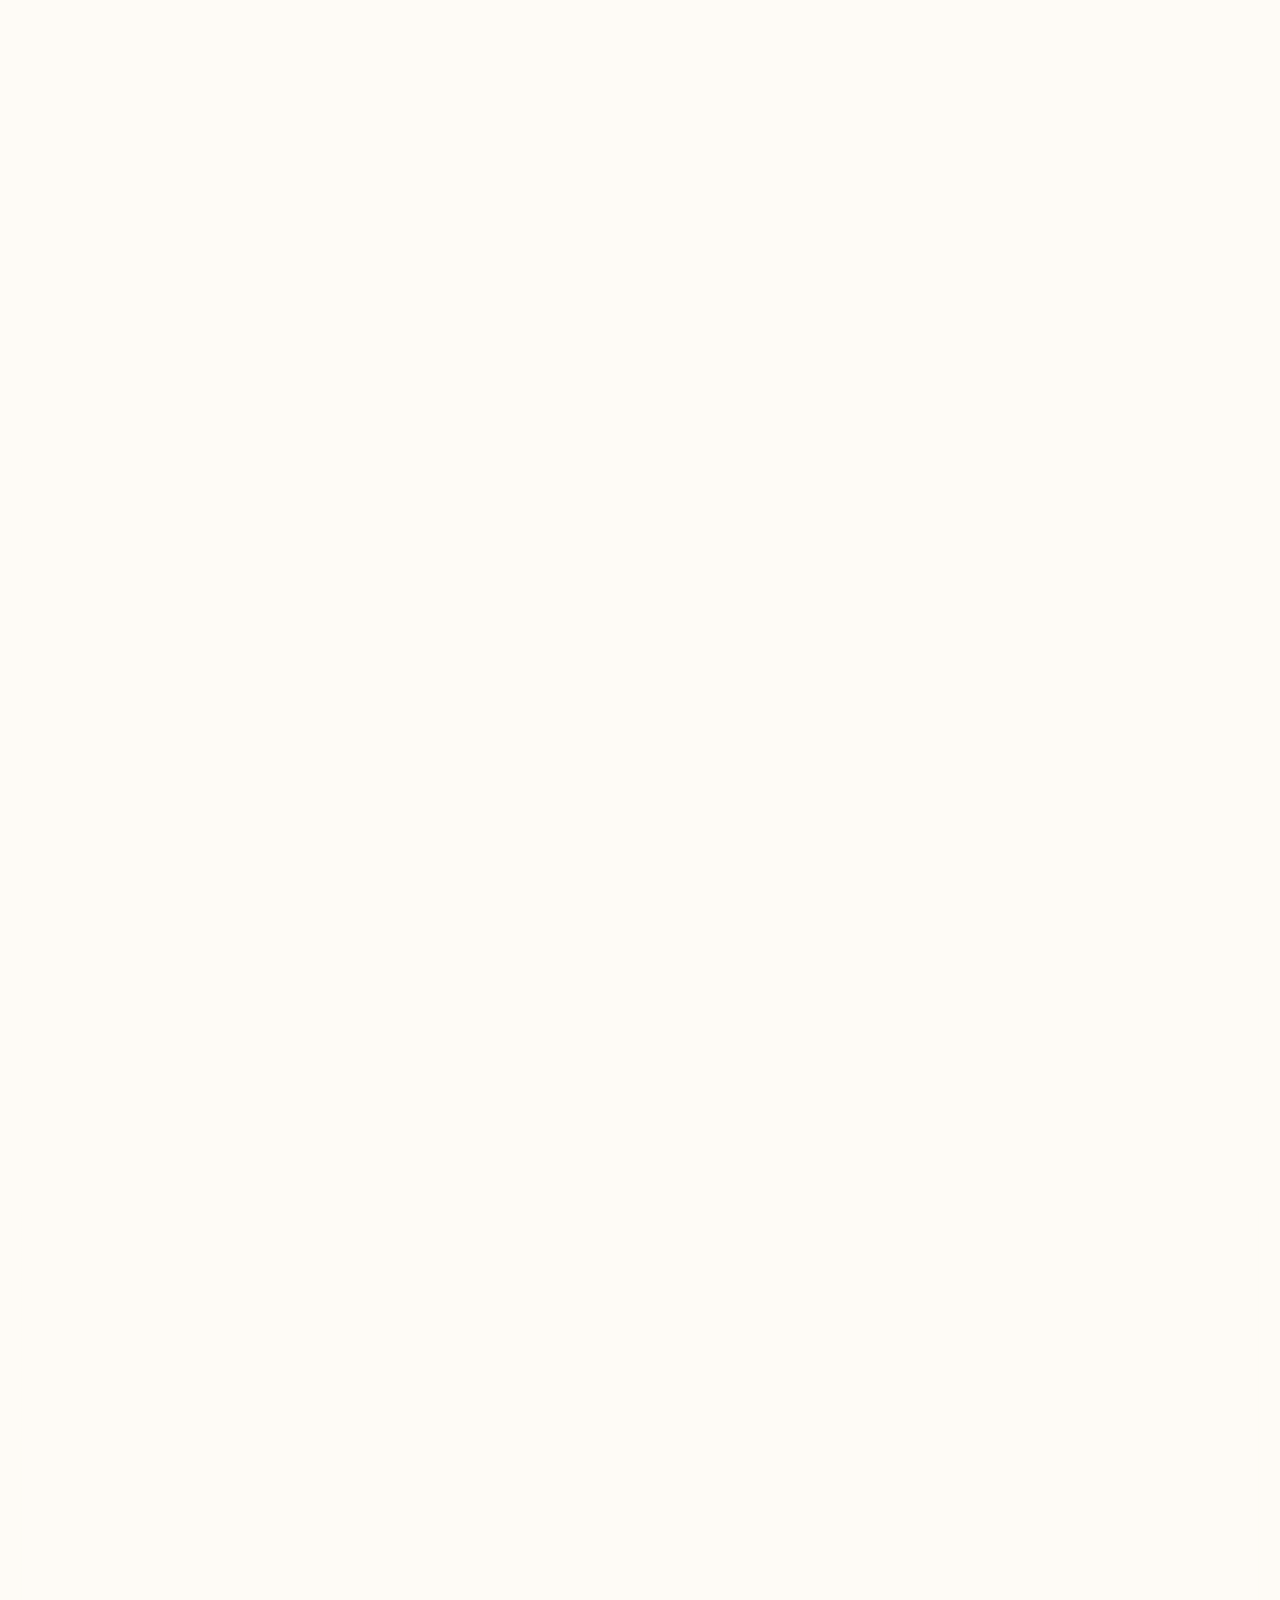
==== commit af92d341: "Initial dashboard commit" ====
--- a/index.html
+++ b/index.html
@@ -151,10 +151,6 @@
             <p class="eyebrow">Synthesis</p>
             <h2>Insights from literature review</h2>
           </div>
-          <p class="section-note">
-            High-signal conclusions ready to show today and carry forward into
-            manuscript writing.
-          </p>
         </div>
         <div id="insight-cards" class="insight-grid"></div>
       </section>
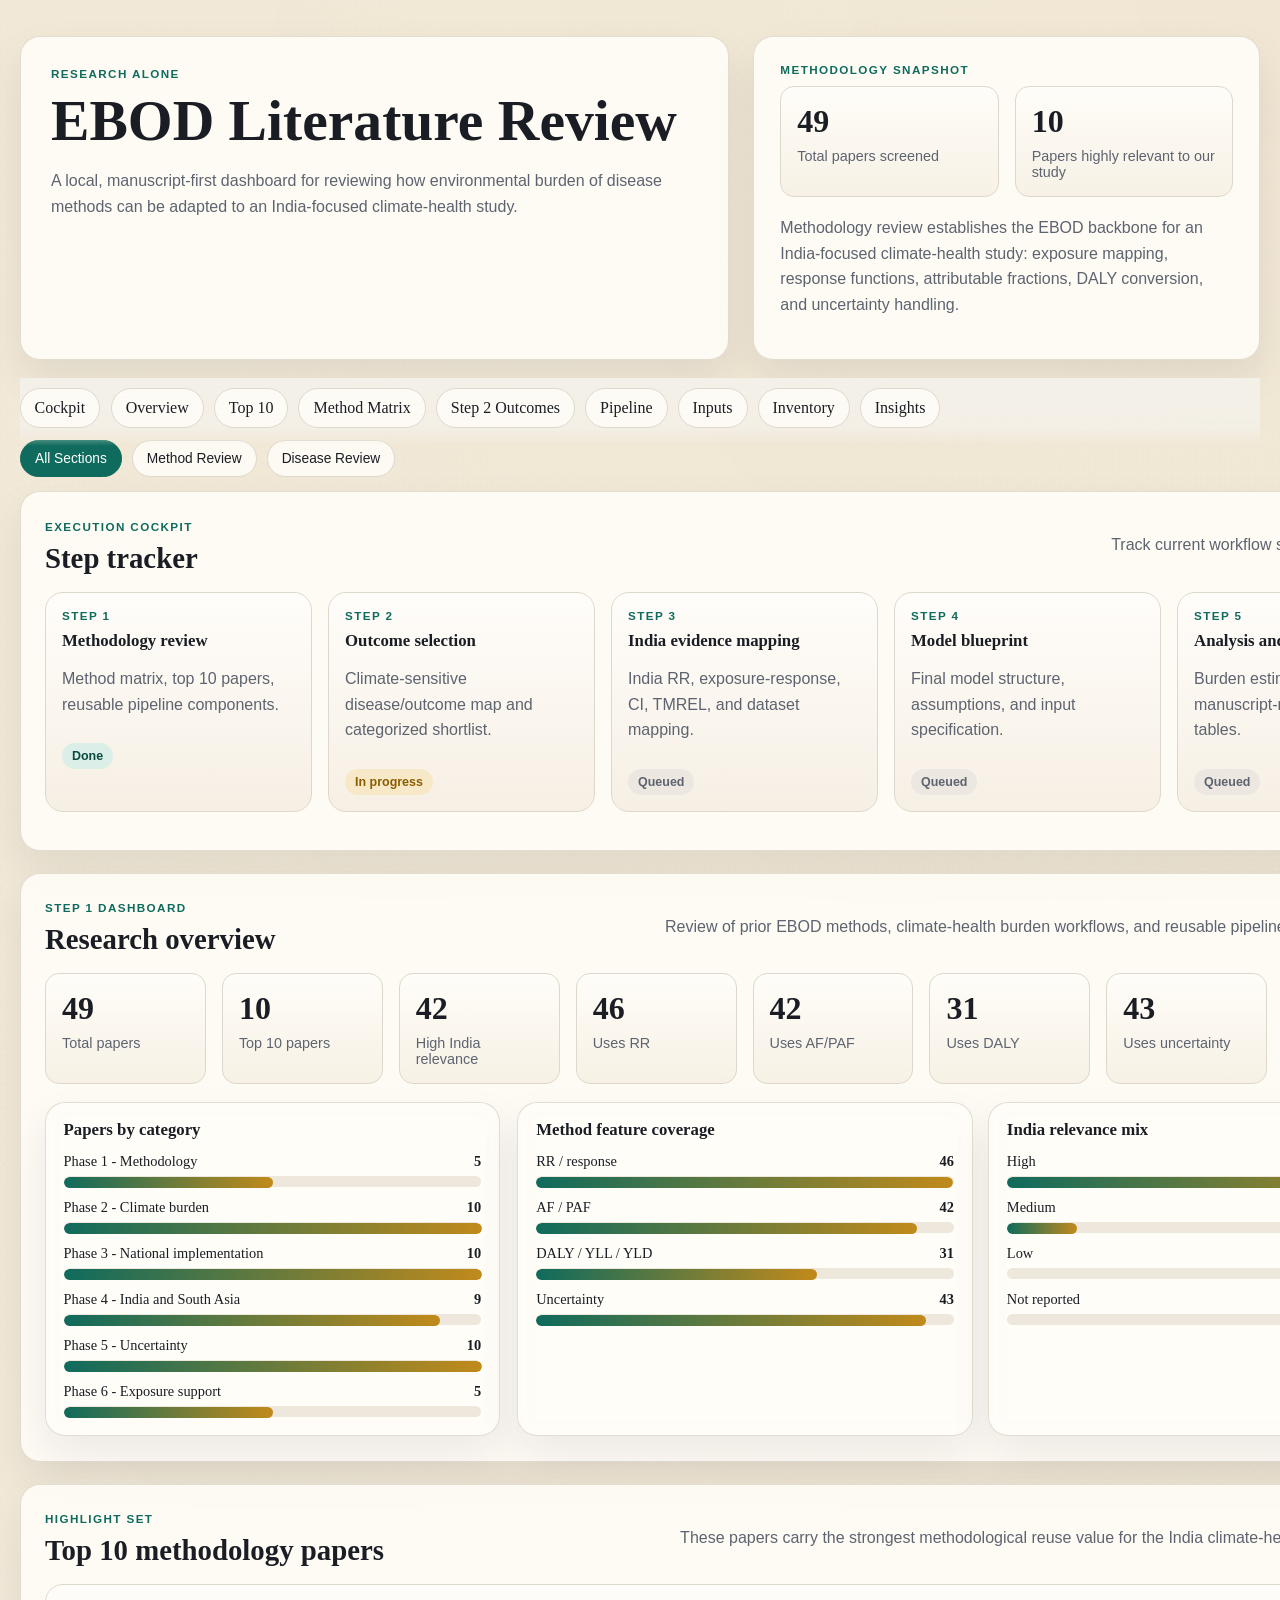
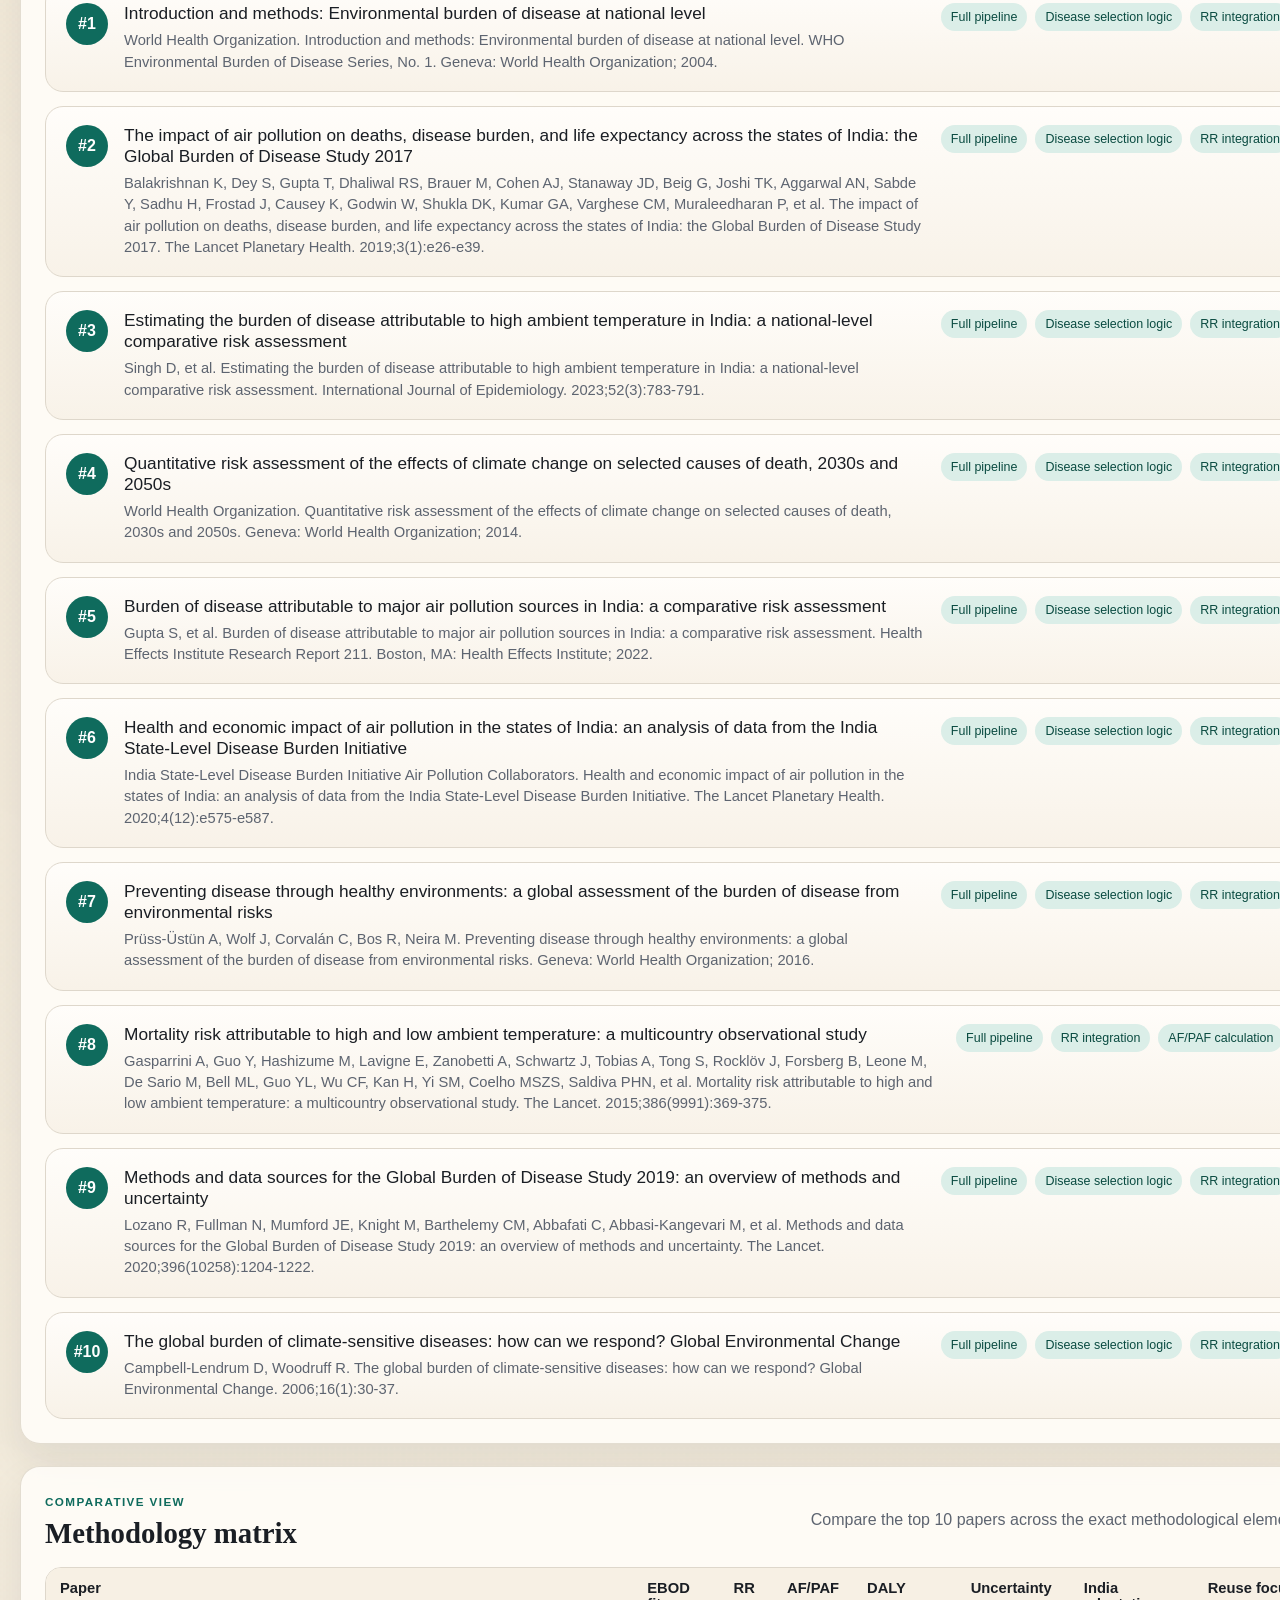
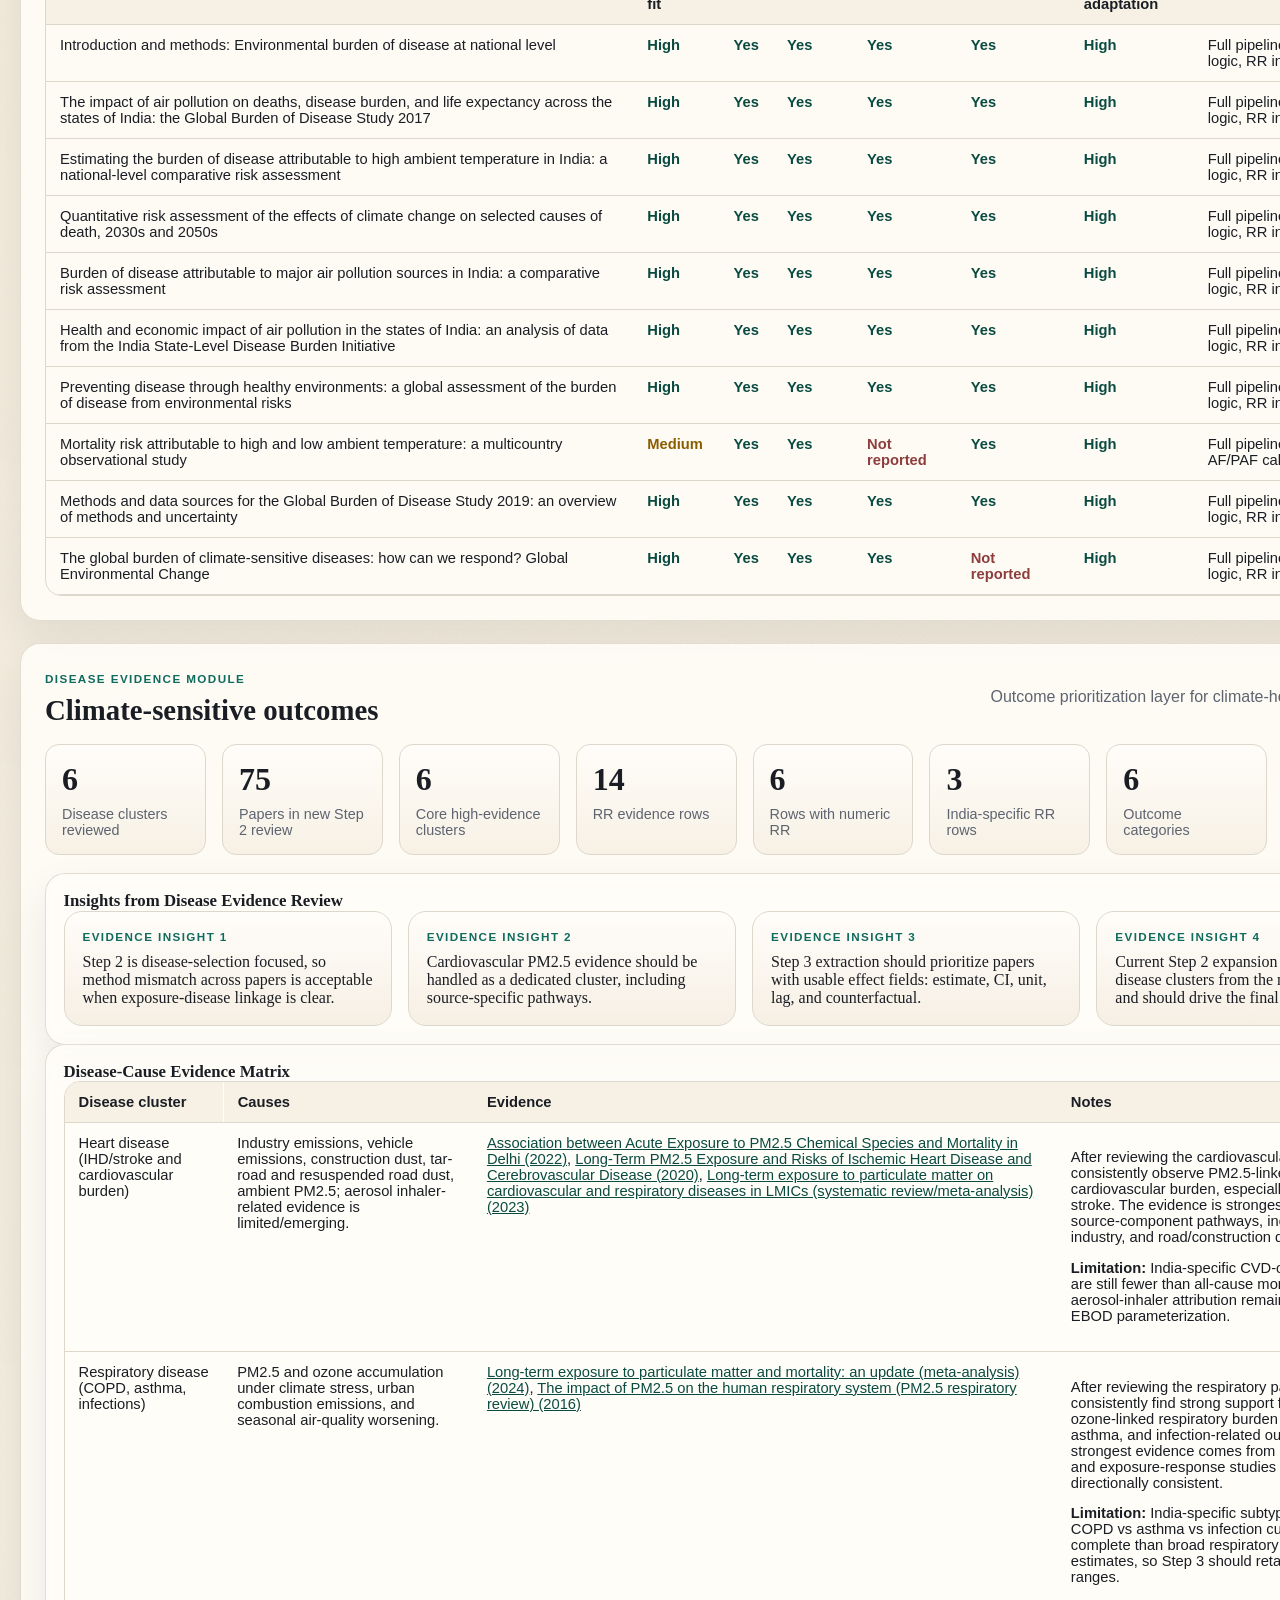
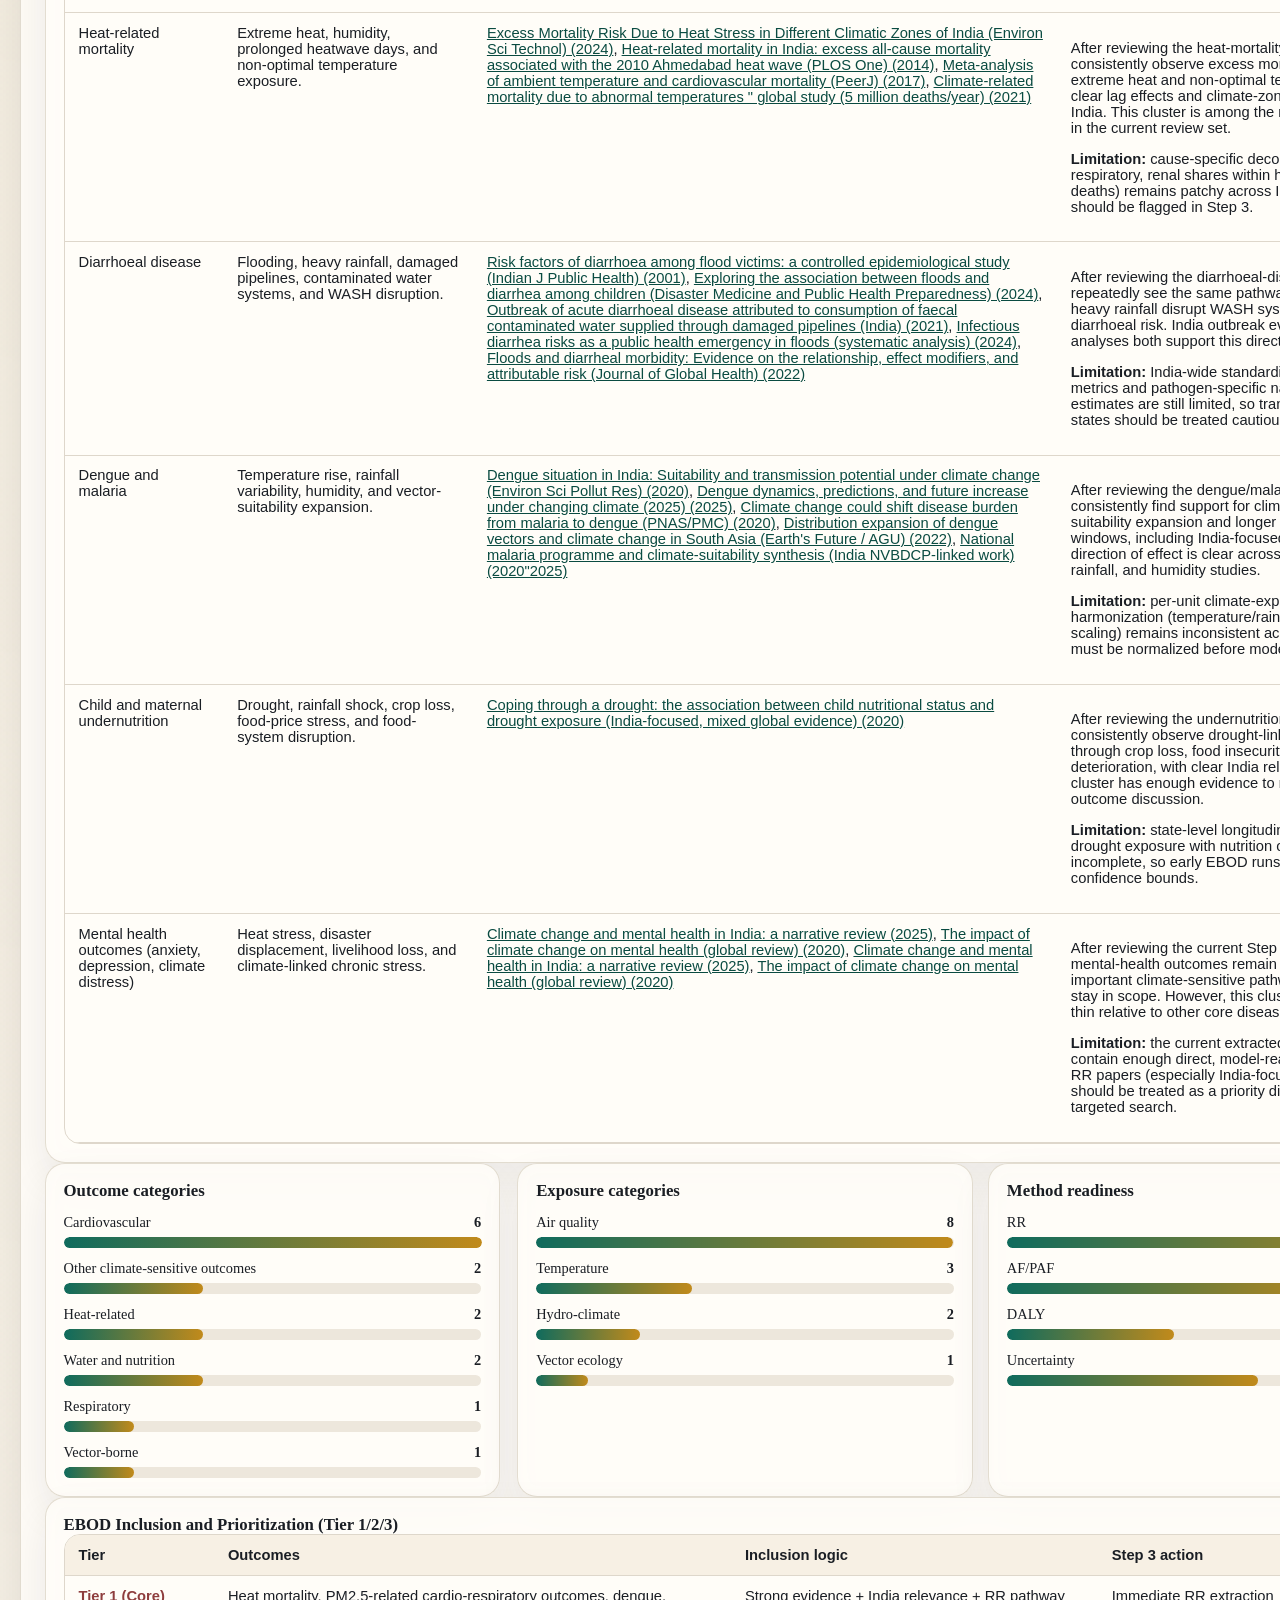
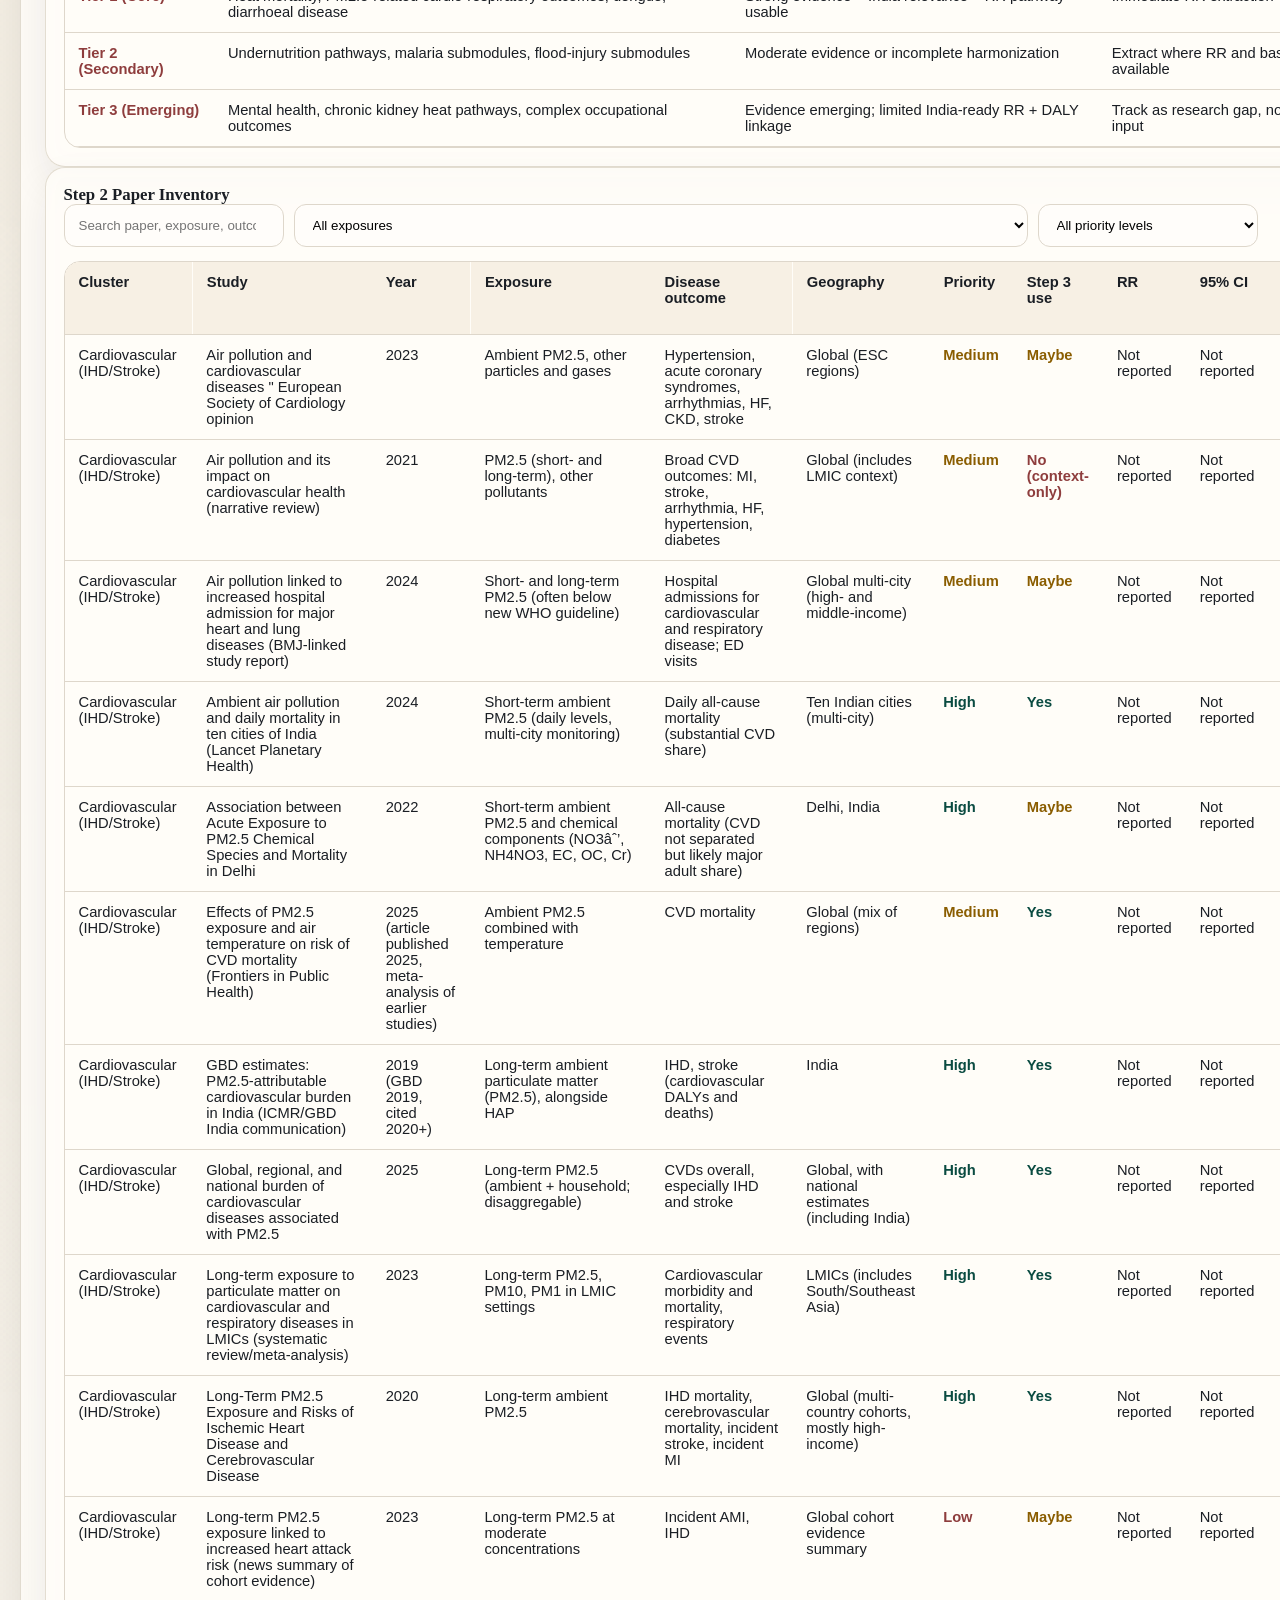
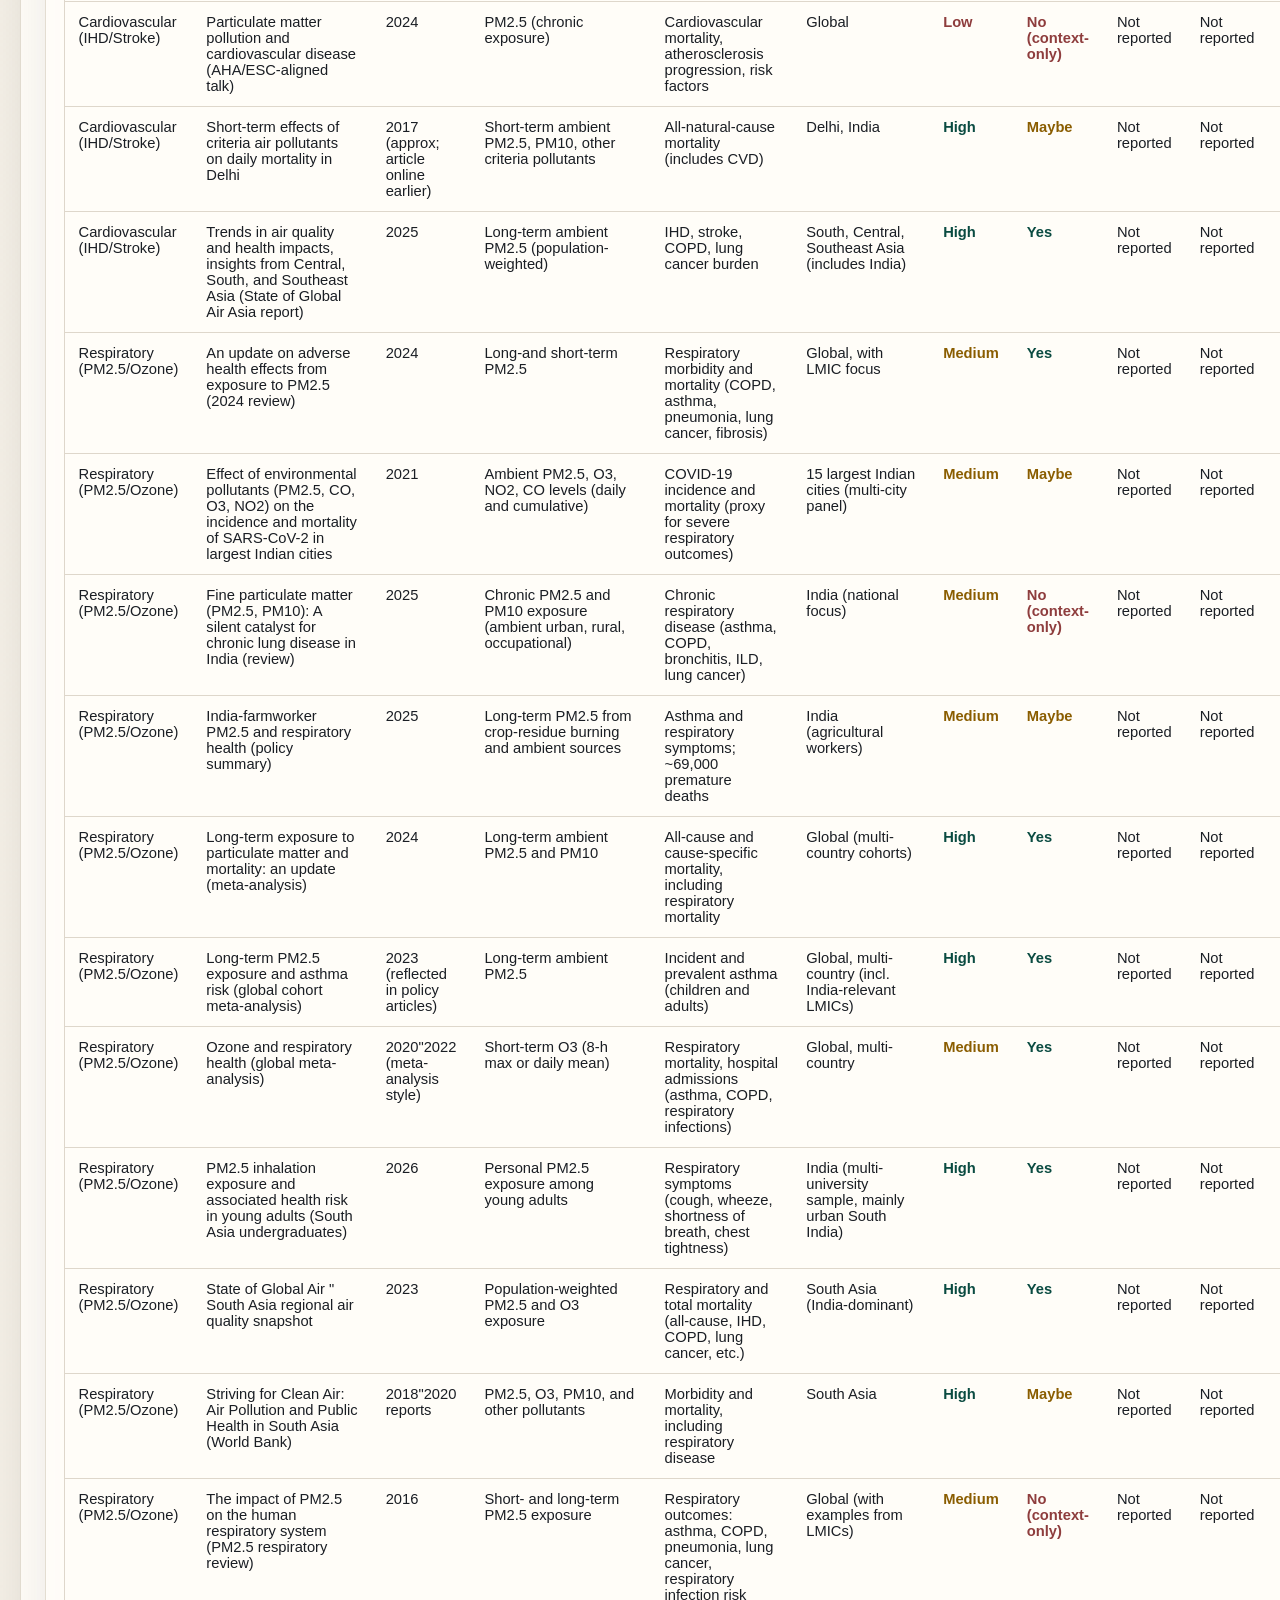
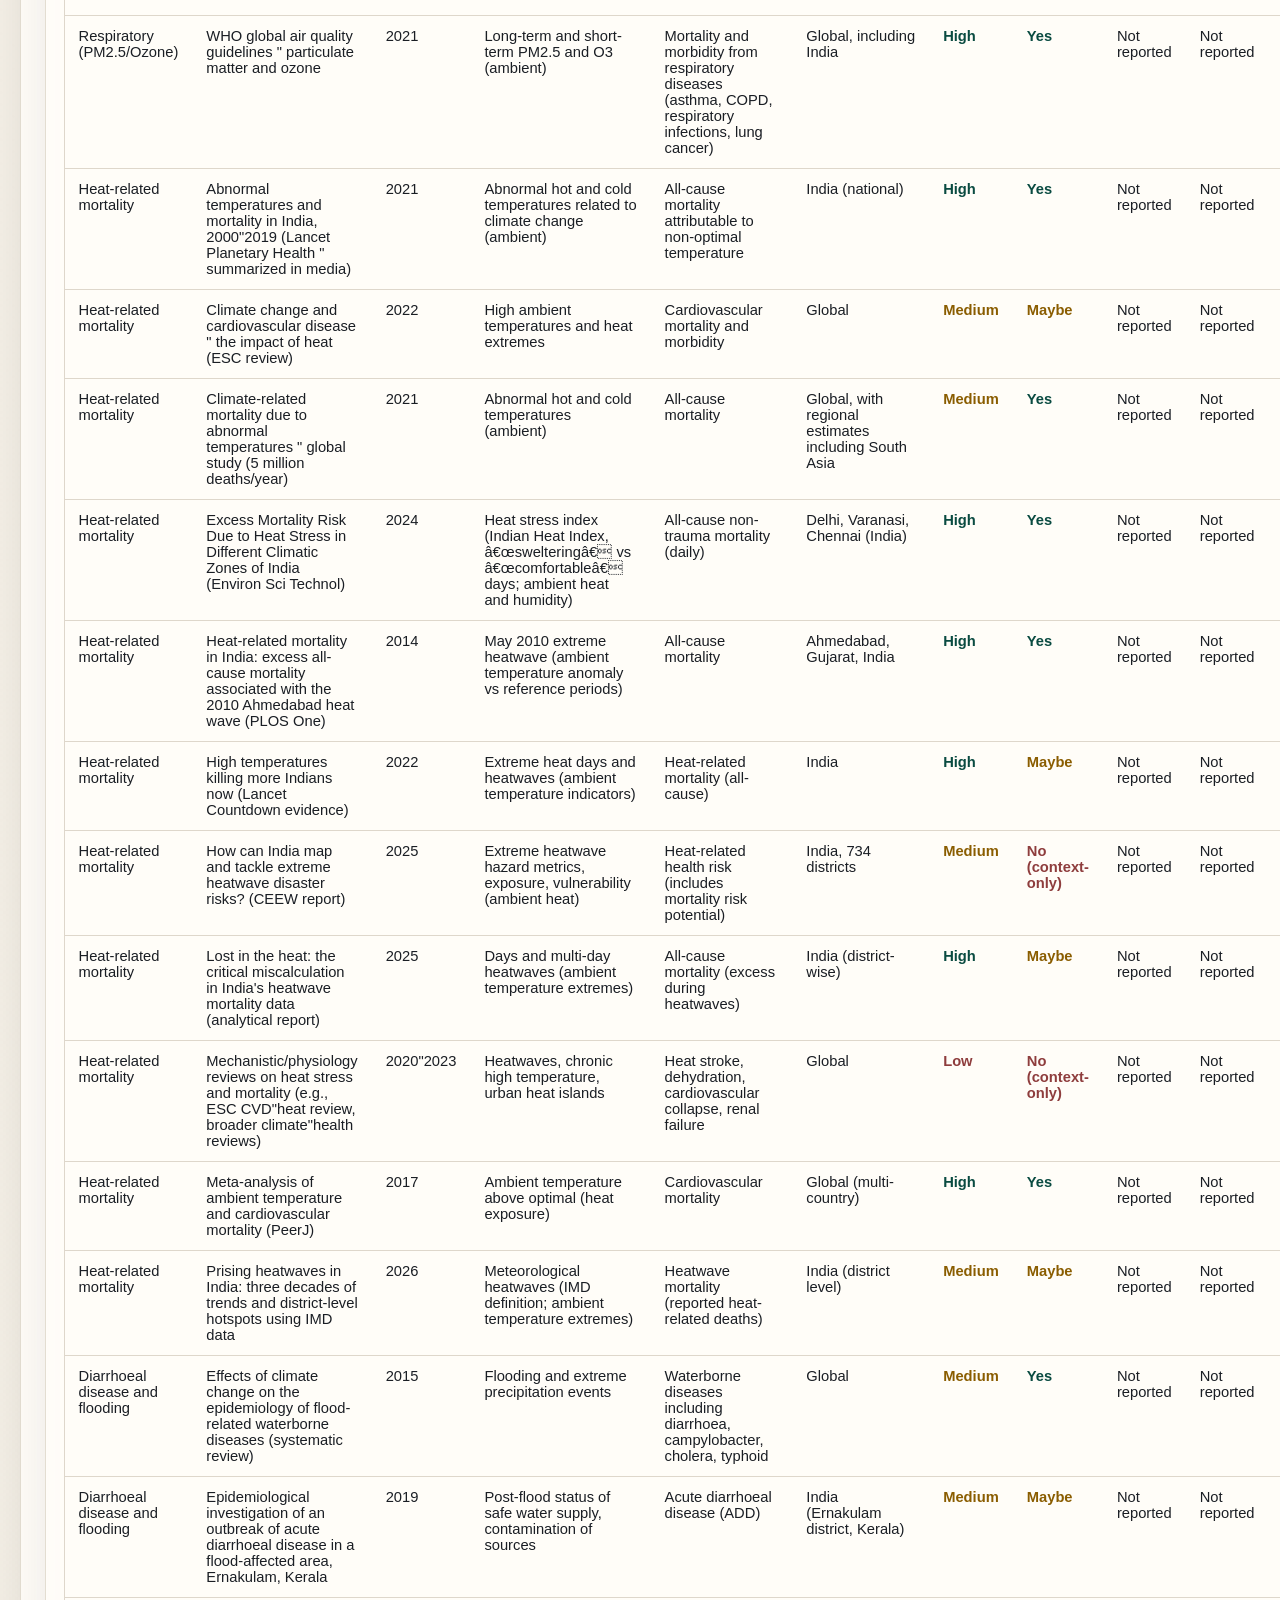
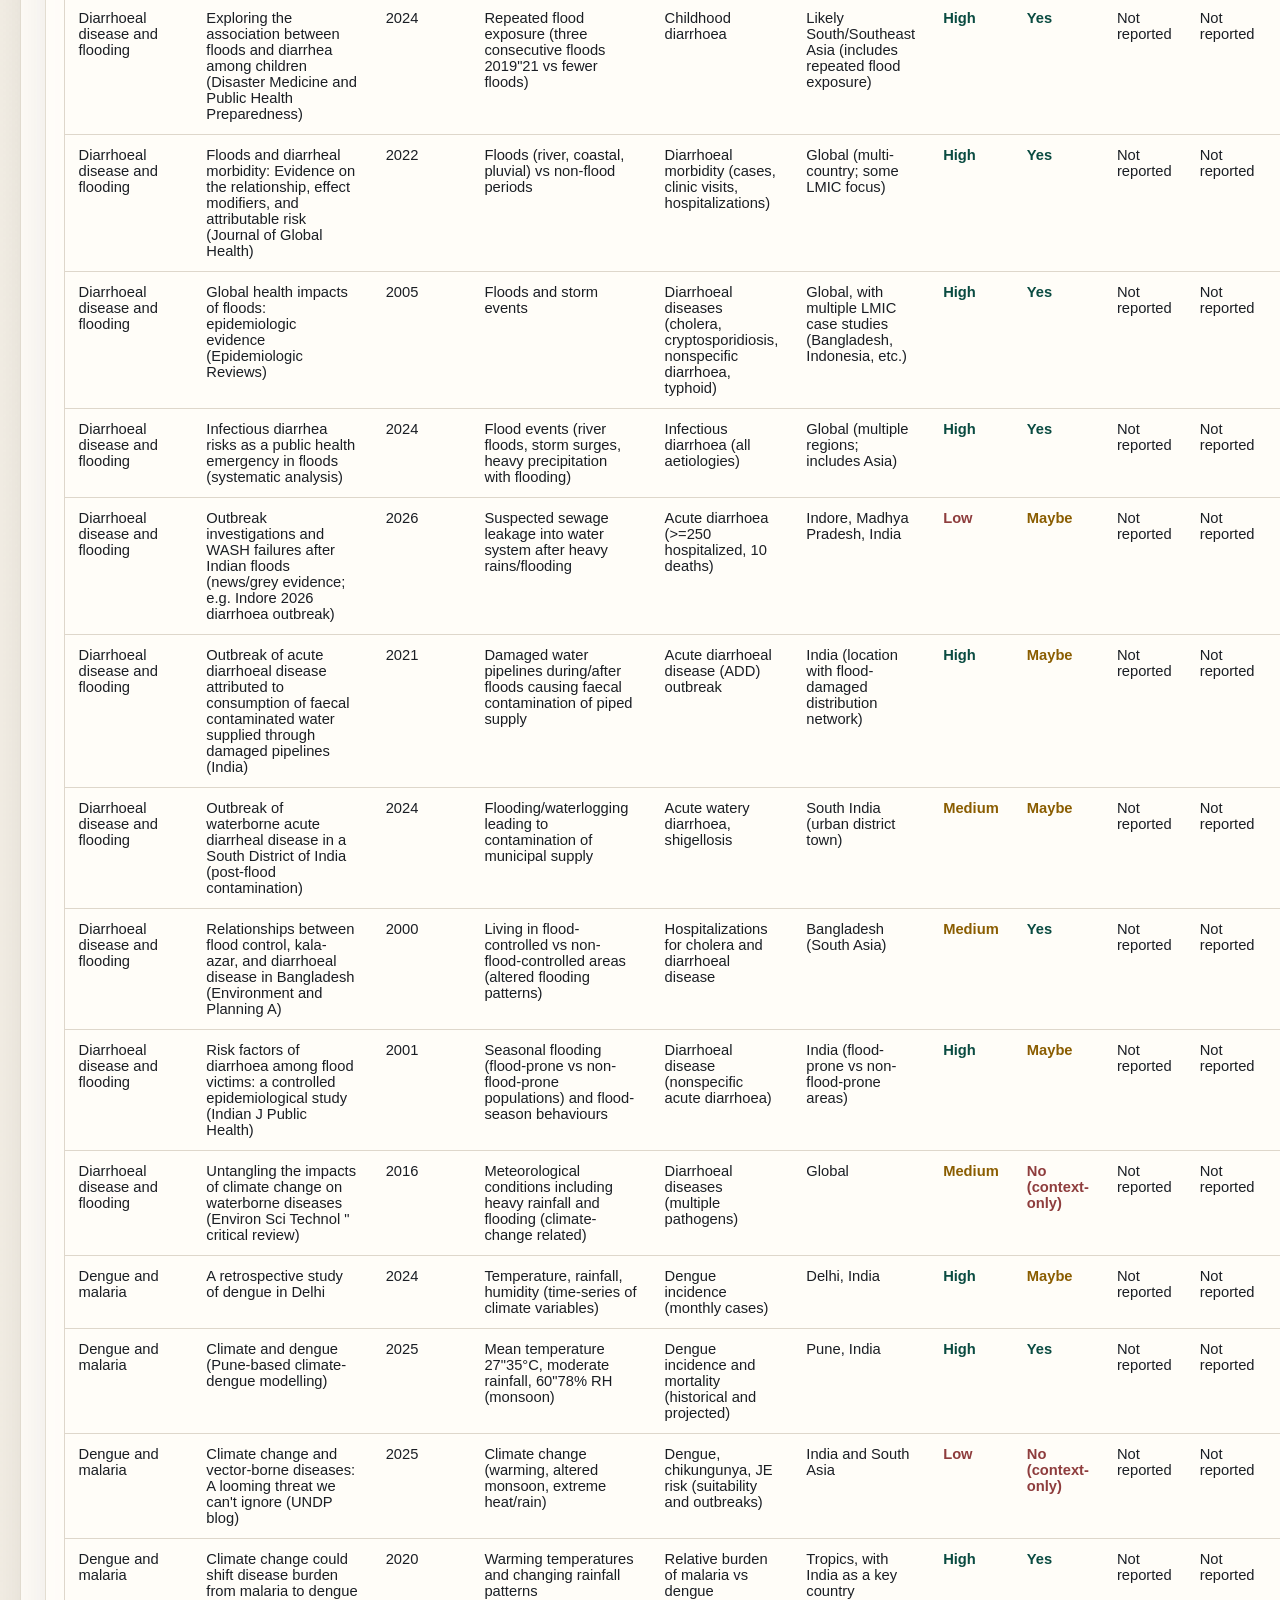
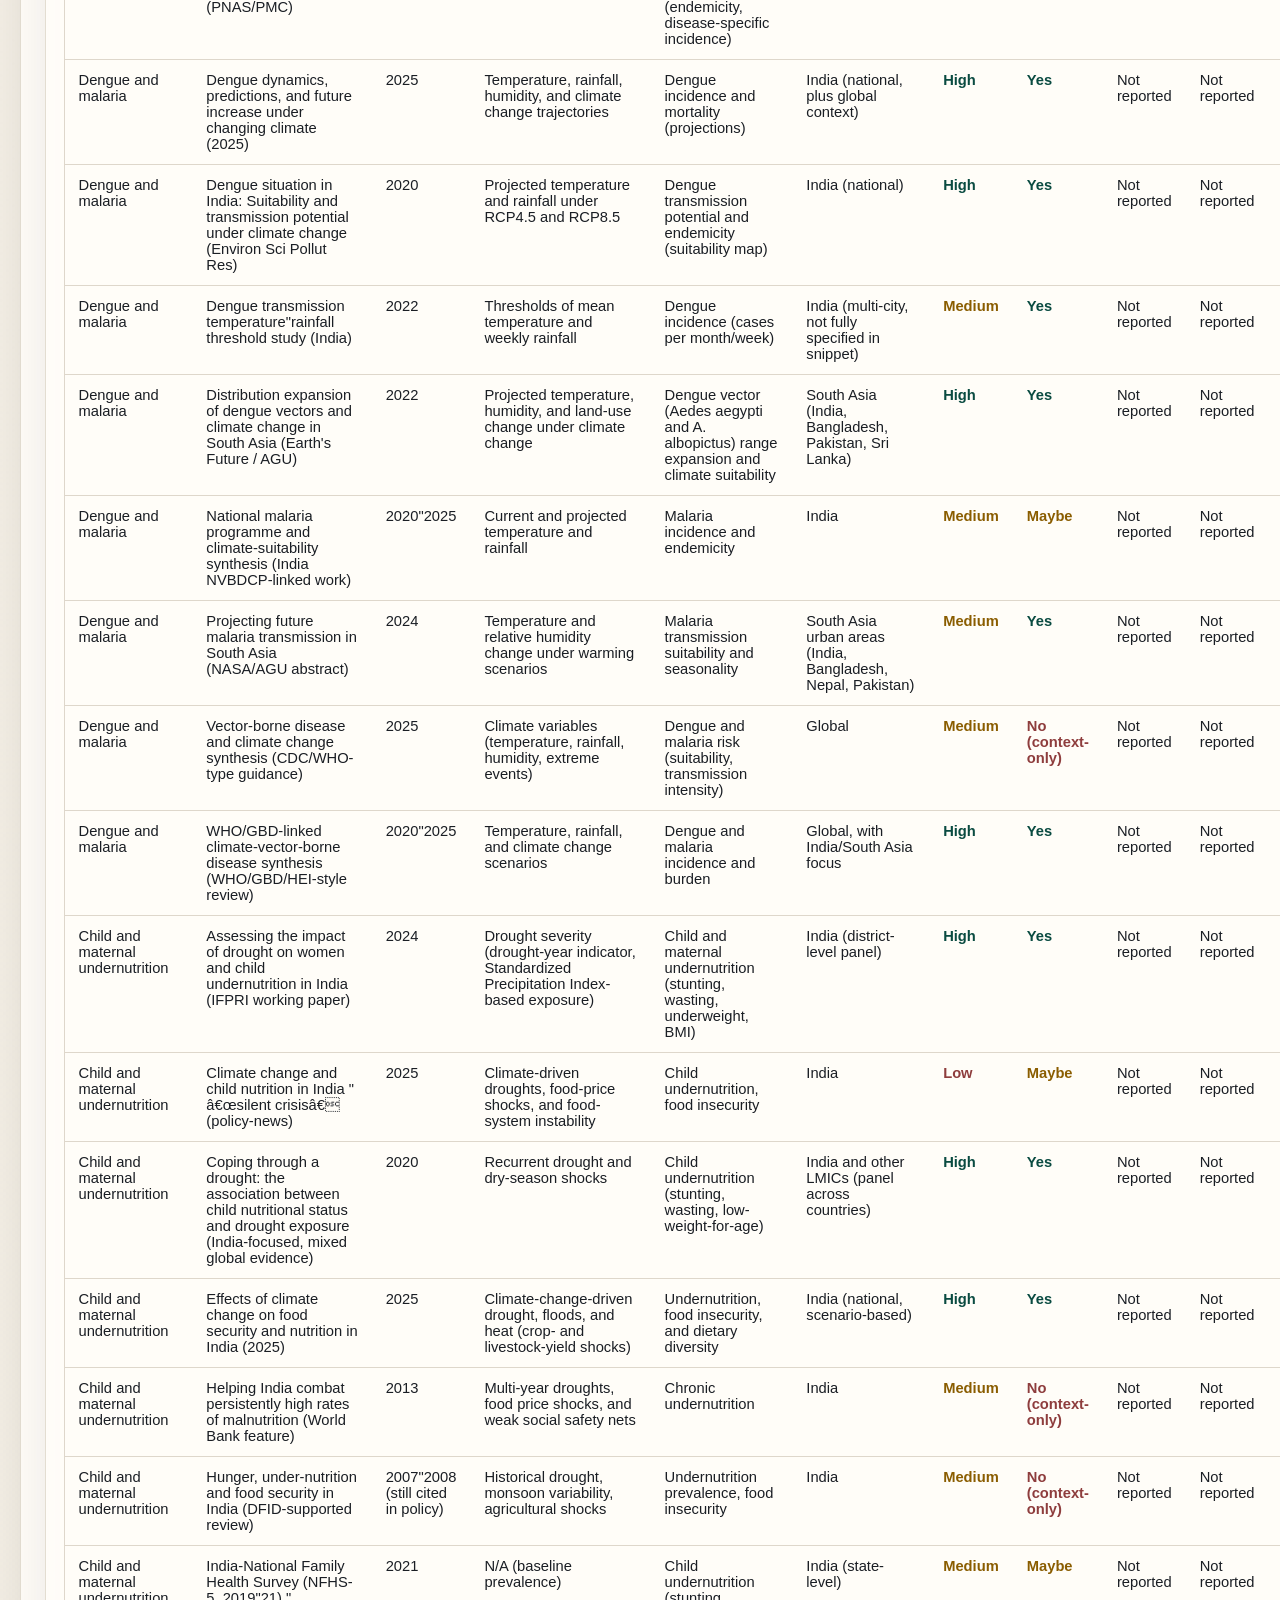
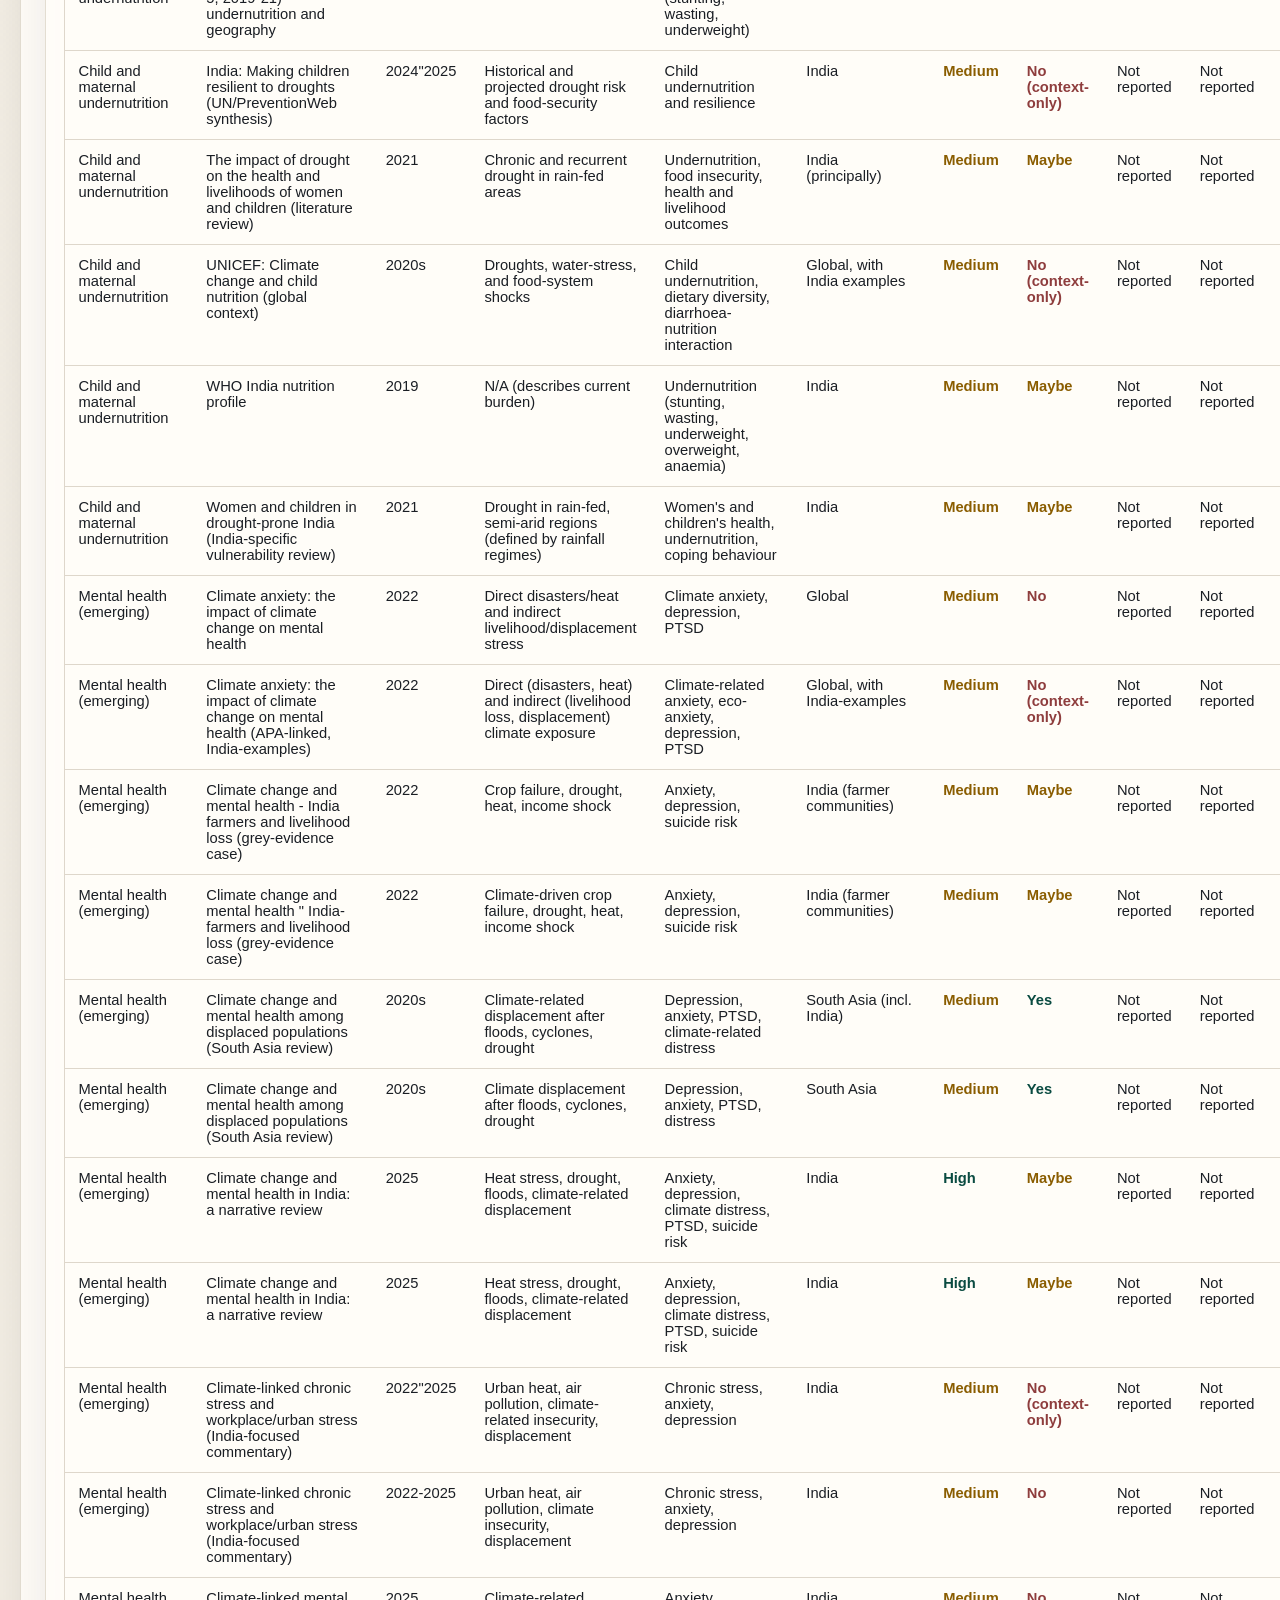
==== commit 28cea4aa: "Sync root web files from dashboard for Vercel deploy" ====
--- a/index.html
+++ b/index.html
@@ -21,17 +21,37 @@
     </header>
 
     <nav class="section-nav">
+      <a href="#cockpit">Cockpit</a>
       <a href="#overview">Overview</a>
       <a href="#top10">Top 10</a>
       <a href="#matrix">Method Matrix</a>
+      <a href="#step2">Step 2 Outcomes</a>
       <a href="#pipeline">Pipeline</a>
       <a href="#inputs">Inputs</a>
       <a href="#inventory">Inventory</a>
       <a href="#insights">Insights</a>
     </nav>
+    <div class="focus-nav">
+      <button type="button" class="focus-btn active" data-focus="all">All Sections</button>
+      <button type="button" class="focus-btn" data-focus="step1">Method Review</button>
+      <button type="button" class="focus-btn" data-focus="step2">Disease Review</button>
+    </div>
 
     <main class="layout">
-      <section id="overview" class="panel">
+      <section id="cockpit" class="panel" data-step="meta">
+        <div class="section-head">
+          <div>
+            <p class="eyebrow">Execution cockpit</p>
+            <h2>Step tracker</h2>
+          </div>
+          <p class="section-note">
+            Track current workflow status and deliverables.
+          </p>
+        </div>
+        <div id="roadmap-cards" class="roadmap-grid"></div>
+      </section>
+
+      <section id="overview" class="panel" data-step="step1">
         <div class="section-head">
           <div>
             <p class="eyebrow">Step 1 dashboard</p>
@@ -59,7 +79,7 @@
         </div>
       </section>
 
-      <section id="top10" class="panel">
+      <section id="top10" class="panel" data-step="step1">
         <div class="section-head">
           <div>
             <p class="eyebrow">Highlight set</p>
@@ -73,7 +93,7 @@
         <div id="top10-list" class="top10-list"></div>
       </section>
 
-      <section id="matrix" class="panel">
+      <section id="matrix" class="panel" data-step="step1">
         <div class="section-head">
           <div>
             <p class="eyebrow">Comparative view</p>
@@ -89,7 +109,67 @@
         </div>
       </section>
 
-      <section id="pipeline" class="panel">
+      <section id="step2" class="panel" data-step="step2">
+        <div class="section-head">
+          <div>
+            <p class="eyebrow">Disease evidence module</p>
+            <h2>Climate-sensitive outcomes</h2>
+          </div>
+          <p class="section-note">
+            Outcome prioritization layer for climate-health disease selection.
+          </p>
+        </div>
+        <div id="step2-kpis" class="kpi-grid"></div>
+        <div class="chart-card">
+          <h3>Insights from Disease Evidence Review</h3>
+          <div id="step2-disease-insights" class="insight-grid"></div>
+        </div>
+        <div class="chart-grid">
+          <div class="chart-card">
+            <h3>Disease-Cause Evidence Matrix</h3>
+            <div id="step2-framework-table-wrap" class="table-wrap">
+              <table id="step2-framework-table"></table>
+            </div>
+          </div>
+        </div>
+        <div class="chart-grid">
+          <div class="chart-card">
+            <h3>Outcome categories</h3>
+            <div id="step2-outcome-chart" class="bar-chart"></div>
+          </div>
+          <div class="chart-card">
+            <h3>Exposure categories</h3>
+            <div id="step2-exposure-chart" class="bar-chart"></div>
+          </div>
+          <div class="chart-card">
+            <h3>Method readiness</h3>
+            <div id="step2-method-chart" class="bar-chart"></div>
+          </div>
+        </div>
+        <div class="chart-card">
+          <h3>EBOD Inclusion and Prioritization (Tier 1/2/3)</h3>
+          <div class="table-wrap">
+            <table id="step2-priority-table"></table>
+          </div>
+        </div>
+        <div class="chart-card">
+          <h3>Step 2 Paper Inventory</h3>
+          <div class="toolbar">
+            <input id="step2-paper-search" type="search" placeholder="Search paper, exposure, outcome..." />
+            <select id="step2-paper-exposure-filter"></select>
+            <select id="step2-paper-priority-filter"></select>
+          </div>
+          <div class="table-wrap">
+            <table id="step2-paper-table"></table>
+          </div>
+        </div>
+        <div class="chart-card">
+          <h3>Climate -> Pathway -> Outcome Map</h3>
+          <div id="step2-pathway-map" class="bar-chart"></div>
+        </div>
+      </section>
+
+      <section id="pipeline" class="panel" data-step="step1">
         <div class="section-head">
           <div>
             <p class="eyebrow">Common workflow</p>
@@ -102,7 +182,7 @@
         <div id="pipeline-flow" class="pipeline-flow"></div>
       </section>
 
-      <section id="inputs" class="panel">
+      <section id="inputs" class="panel" data-step="step1">
         <div class="section-head">
           <div>
             <p class="eyebrow">Data requirements</p>
@@ -124,7 +204,7 @@
         </div>
       </section>
 
-      <section id="inventory" class="panel">
+      <section id="inventory" class="panel" data-step="step1">
         <div class="section-head">
           <div>
             <p class="eyebrow">Full evidence base</p>
@@ -139,13 +219,14 @@
           <input id="search-input" type="search" placeholder="Search citation, category, exposure, outcome..." />
           <select id="phase-filter"></select>
           <select id="relevance-filter"></select>
+          <select id="disease-filter"></select>
         </div>
         <div class="table-wrap">
           <table id="inventory-table"></table>
         </div>
       </section>
 
-      <section id="insights" class="panel">
+      <section id="insights" class="panel" data-step="step1">
         <div class="section-head">
           <div>
             <p class="eyebrow">Synthesis</p>
@@ -157,6 +238,7 @@
     </main>
 
     <script src="data.js"></script>
+    <script src="step2_review.js"></script>
     <script src="app.js"></script>
   </body>
 </html>
--- a/styles.css
+++ b/styles.css
@@ -37,7 +37,8 @@
 
 .hero,
 .layout,
-.section-nav {
+.section-nav,
+.focus-nav {
   width: min(1280px, calc(100vw - 40px));
   margin: 0 auto;
 }
@@ -138,6 +139,34 @@
   background: rgba(255, 253, 249, 0.8);
 }
 
+.focus-nav {
+  display: flex;
+  gap: 10px;
+  flex-wrap: wrap;
+  margin: -6px auto 14px;
+}
+
+.focus-btn {
+  border: 1px solid var(--line);
+  border-radius: 999px;
+  background: rgba(255, 253, 249, 0.88);
+  color: var(--ink);
+  padding: 10px 14px;
+  font-family: "Segoe UI", Arial, sans-serif;
+  font-size: 0.86rem;
+  cursor: pointer;
+}
+
+.focus-btn.active {
+  background: var(--accent);
+  color: #fff;
+  border-color: var(--accent);
+}
+
+.panel.is-hidden {
+  display: none;
+}
+
 .layout {
   display: grid;
   gap: 22px;
@@ -159,7 +188,9 @@
 .kpi-grid,
 .chart-grid,
 .reuse-grid,
-.insight-grid {
+.insight-grid,
+.roadmap-grid,
+.iteration-grid {
   display: grid;
   gap: 16px;
 }
@@ -199,6 +230,41 @@
   display: grid;
   gap: 12px;
   margin-top: 14px;
+}
+
+.pathway-map {
+  display: grid;
+  gap: 12px;
+  margin-top: 12px;
+}
+
+.pathway-row {
+  display: grid;
+  grid-template-columns: minmax(220px, 1fr) auto minmax(220px, 1fr) auto minmax(220px, 1fr);
+  align-items: stretch;
+  gap: 10px;
+}
+
+.pathway-node {
+  border: 1px solid var(--line);
+  border-radius: 14px;
+  background: linear-gradient(180deg, #fffdf9, #f1ebdf);
+  padding: 12px;
+  line-height: 1.45;
+  font-family: "Segoe UI", Arial, sans-serif;
+}
+
+.pathway-node--outcome {
+  background: linear-gradient(180deg, #eaf5f1, #dfeee8);
+  border-color: #c7e1d9;
+}
+
+.pathway-arrow {
+  display: grid;
+  place-items: center;
+  color: var(--gold);
+  font-size: 1.25rem;
+  font-weight: 700;
 }
 
 .bar-row {
@@ -440,6 +506,48 @@
   grid-template-columns: repeat(auto-fit, minmax(240px, 1fr));
 }
 
+.roadmap-grid {
+  grid-template-columns: repeat(auto-fit, minmax(220px, 1fr));
+  margin-bottom: 14px;
+}
+
+.iteration-grid {
+  grid-template-columns: repeat(auto-fit, minmax(280px, 1fr));
+}
+
+.roadmap-card,
+.iteration-card {
+  border: 1px solid var(--line);
+  background: linear-gradient(180deg, #fffdfa, #f6efe4);
+  border-radius: 18px;
+  padding: 16px;
+}
+
+.status-chip {
+  display: inline-block;
+  margin-top: 10px;
+  padding: 6px 10px;
+  border-radius: 999px;
+  font-family: "Segoe UI", Arial, sans-serif;
+  font-size: 0.78rem;
+  font-weight: 700;
+}
+
+.status-chip.done {
+  background: var(--accent-soft);
+  color: var(--accent-strong);
+}
+
+.status-chip.in-progress {
+  background: #f7e9c7;
+  color: #8a5d00;
+}
+
+.status-chip.queued {
+  background: #ece8e1;
+  color: #5d6470;
+}
+
 @media (max-width: 920px) {
   .hero {
     grid-template-columns: 1fr;
@@ -458,4 +566,13 @@
     grid-column: span 2;
     justify-content: start;
   }
-}
+
+  .pathway-row {
+    grid-template-columns: 1fr;
+  }
+
+  .pathway-arrow {
+    transform: rotate(90deg);
+    min-height: 18px;
+  }
+}
